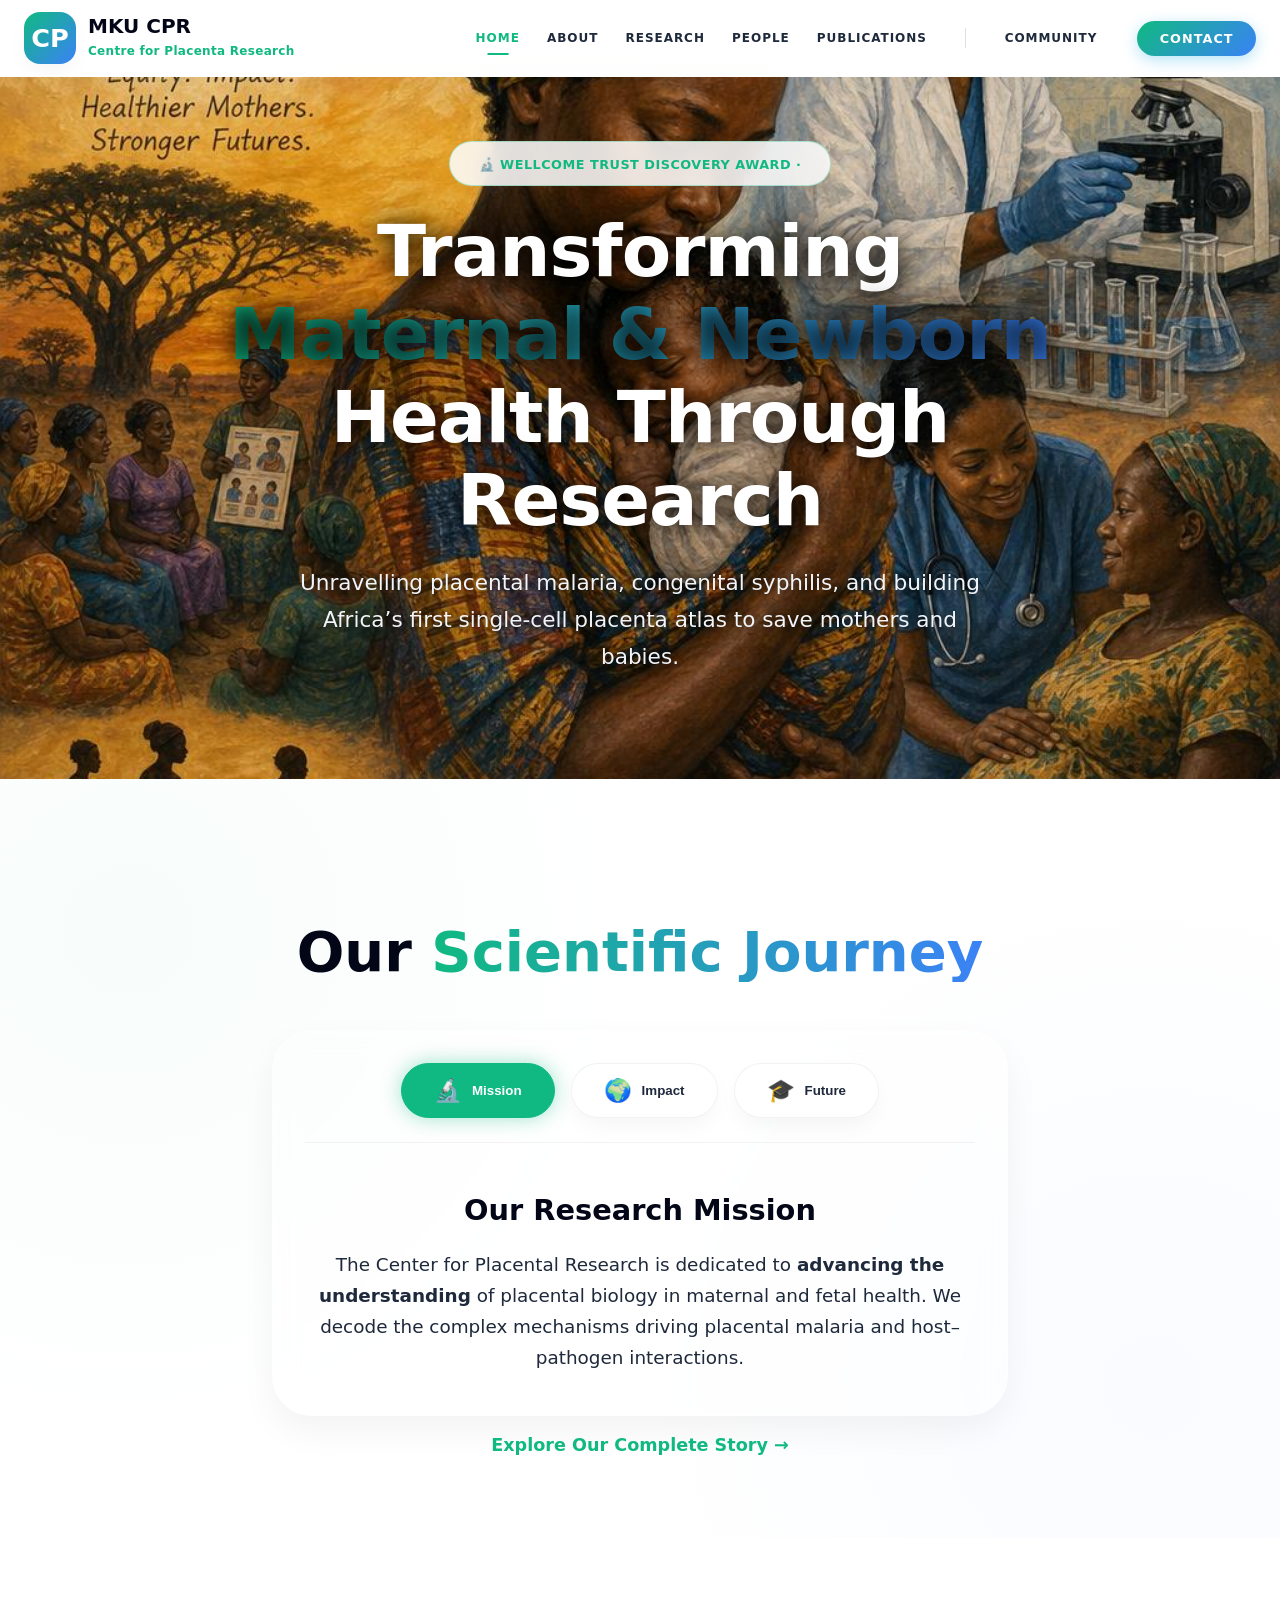
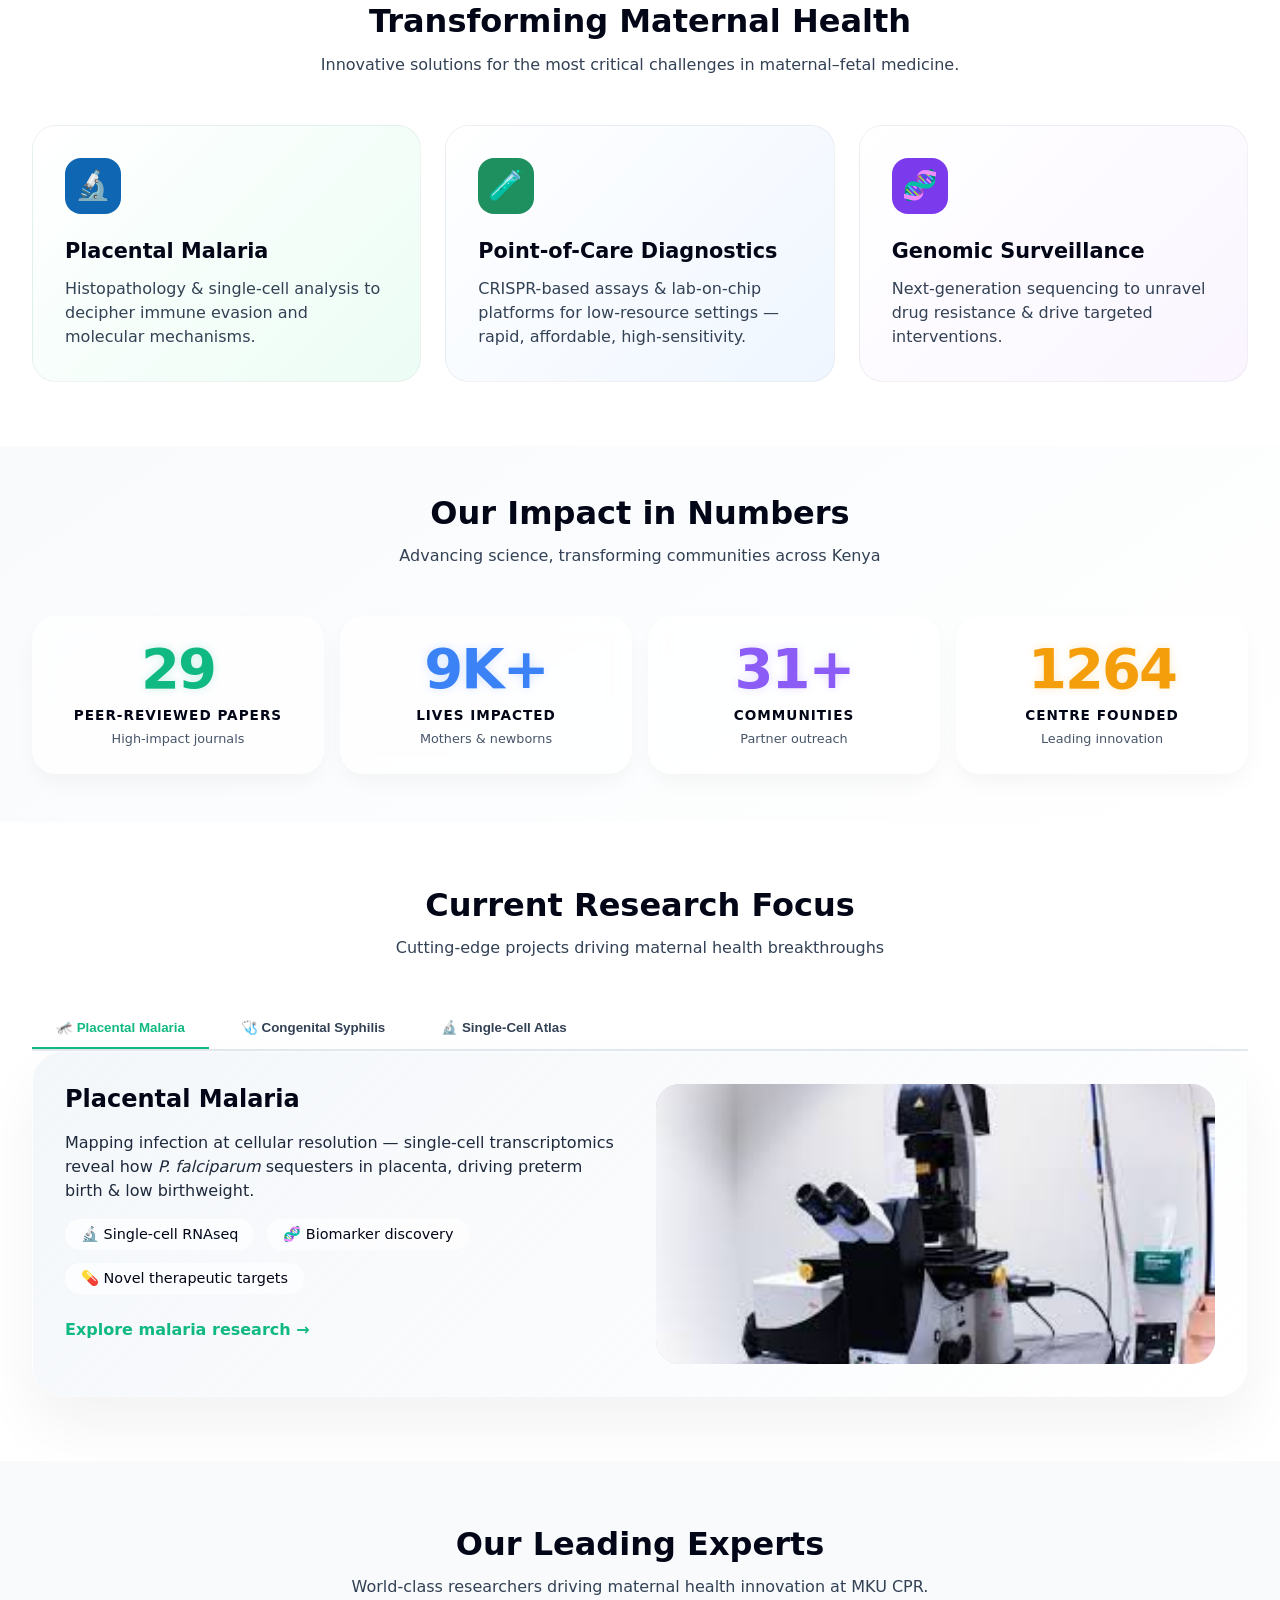
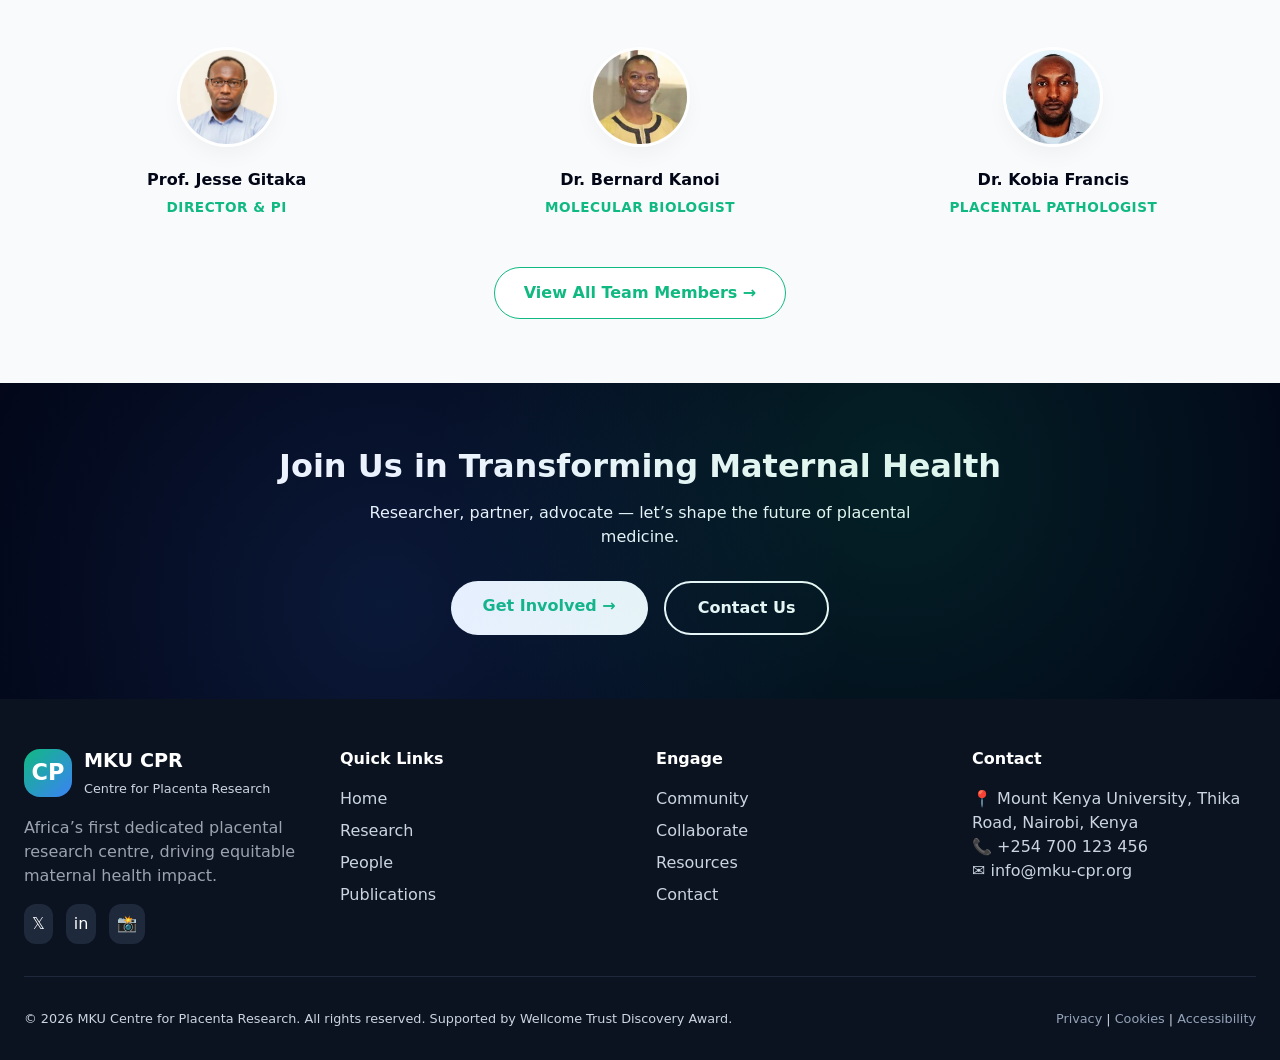
==== index.html @ 57bb6f53 "Fix 404 error by moving files to root" ====
<!-- index.html -->
<!DOCTYPE html>
<html lang="en">

<head>
  <meta charset="UTF-8">
  <meta name="viewport" content="width=device-width, initial-scale=1.0, viewport-fit=cover">
  <meta name="description"
    content="Africa's first dedicated centre for placental and pregnancy-disease research at Mount Kenya University — pioneering maternal health innovation.">
  <title>MKU CPR | Centre for Placenta Research</title>
  <link rel="icon" type="image/svg+xml"
    href="data:image/svg+xml,%3Csvg xmlns='http://www.w3.org/2000/svg' viewBox='0 0 24 24' fill='%230ea5e9'%3E%3Cpath d='M12 2L2 7l10 5 10-5-10-5zM2 17l10 5 10-5M2 12l10 5 10-5'/%3E%3C/svg%3E">
  <link rel="stylesheet" href="styles/index.css">
  <script src="scripts/index.js" defer></script>
</head>

<body>
  <a href="#main" class="skip-link">Skip to main content</a>

  <header class="site-header">
    <div class="header-inner">
      <a href="index.html" class="logo-area">
        <div class="logo-icon">CP</div>
        <div class="logo-text">
          <h1>MKU CPR</h1>
          <span>Centre for Placenta Research</span>
        </div>
      </a>

      <nav class="desktop-nav" aria-label="Main navigation">
        <ul class="nav-list">
          <li class="nav-group-core">
            <a href="index.html" class="active">Home</a>
            <a href="about.html">About</a>
            <a href="research.html">Research</a>
            <a href="people.html">People</a>
            <a href="publication.html">Publications</a>
          </li>
          <li class="nav-separator" aria-hidden="true"></li>
          <li class="nav-group-hub">

            <a href="community.html">Community</a>
          </li>
          <li class="nav-action">
            <a href="contact.html" class="contact-btn">Contact</a>
          </li>
        </ul>
      </nav>
      <button class="mobile-toggle" id="mobileToggle" aria-label="Menu" aria-expanded="false">☰</button>
    </div>
    <div class="mobile-menu" id="mobileMenu">
      <a href="index.html" class="active">Home</a>
      <a href="about.html">About</a>
      <a href="research.html">Research</a>
      <a href="people.html">People</a>

      <a href="publication.html">Publications</a>
      <a href="community.html">Community</a>
      <a href="contact.html">Contact</a>
    </div>
  </header>

  <main id="main">
    <!-- Hero section -->
    <section class="hero-section">
      <div class="hero-bg-image"></div>
      <div class="hero-grid-overlay"></div>
      <div class="hero-overlay"></div>
      <div class="container hero-container">
        <div class="hero-content text-center">
          <div class="hero-badge">
            <span>🔬 Wellcome Trust Discovery Award · </span>
          </div>
          <h1 class="hero-title">Transforming <span class="gradient-text">Maternal & Newborn</span><br> Health Through
            Research</h1>
          <p class="hero-description">
            Unravelling placental malaria, congenital syphilis, and building Africa’s first single‑cell placenta atlas
            to save mothers and babies.
          </p>

        </div>
    </section>

    <!-- About Us section -->
    <section class="about-brief-section" id="about-brief">
      <div class="container about-grid">
        <div class="about-content">
          <div class="about-badge animate-on-scroll" data-animation="reveal-up"><span>Establishment 2024</span></div>
          <h2 class="animate-on-scroll" data-animation="reveal-up">Our <span class="gradient-text">Scientific
              Journey</span></h2>

          <div class="story-tabs-container">
            <div class="story-tabs">
              <button class="story-tab-btn active" data-story="mission">
                <span class="story-tab-icon">🔬</span>
                <span class="story-tab-text">Mission</span>
              </button>
              <button class="story-tab-btn" data-story="impact">
                <span class="story-tab-icon">🌍</span>
                <span class="story-tab-text">Impact</span>
              </button>
              <button class="story-tab-btn" data-story="future">
                <span class="story-tab-icon">🎓</span>
                <span class="story-tab-text">Future</span>
              </button>
            </div>
            <div class="story-panels">
              <div class="story-panel active" id="story-mission">
                <h3>Our Research Mission</h3>
                <p>The Center for Placental Research is dedicated to <strong>advancing the understanding</strong> of
                  placental biology in maternal and fetal health. We decode the complex mechanisms driving placental
                  malaria and host–pathogen interactions.</p>
              </div>
              <div class="story-panel" id="story-impact">
                <h3>Global & Local Impact</h3>
                <p>We investigate how infectious diseases influence pregnancy outcomes in <strong>resource-limited
                    settings</strong>. Our integrated lab-to-field evidence informs next-gen diagnostics and life-saving
                  interventions.</p>
              </div>
              <div class="story-panel" id="story-future">
                <h3>Training the Future</h3>
                <p>Committed to <strong>strengthening research capacity</strong>, we mentor the next generation of
                  African scientists to lead locally grounded, globally relevant scientific discoveries.</p>
              </div>
            </div>
          </div>

          <a href="about.html" class="btn-more animate-on-scroll delay-4" data-animation="reveal-up">Explore Our
            Complete Story →</a>
        </div>
      </div>
    </section>

    <!-- three core research pillars -->
    <section class="pillars-section">
      <div class="container">
        <div class="section-header">
          <h2>Transforming Maternal Health</h2>
          <p>Innovative solutions for the most critical challenges in maternal–fetal medicine.</p>
        </div>
        <div class="pillars-grid">
          <div class="pillar-card card-malaria">
            <div class="pillar-icon icon-malaria">🔬</div>
            <h3>Placental Malaria</h3>
            <p>Histopathology & single-cell analysis to decipher immune evasion and molecular mechanisms.</p>
          </div>
          <div class="pillar-card card-diagnostics">
            <div class="pillar-icon icon-diagnostics">🧪</div>
            <h3>Point-of-Care Diagnostics</h3>
            <p>CRISPR-based assays & lab-on-chip platforms for low-resource settings — rapid, affordable,
              high-sensitivity.</p>
          </div>
          <div class="pillar-card card-genomic">
            <div class="pillar-icon icon-genomic">🧬</div>
            <h3>Genomic Surveillance</h3>
            <p>Next-generation sequencing to unravel drug resistance & drive targeted interventions.</p>
          </div>
        </div>
      </div>
    </section>

    <!-- Impact stats -->
    <section class="stats-section">
      <div class="container">
        <div class="section-header">
          <h2>Our Impact in Numbers</h2>
          <p>Advancing science, transforming communities across Kenya</p>
        </div>
        <div class="stats-grid">
          <div class="stat-card">
            <div class="stat-number stat-primary" data-target="47" data-suffix="">0</div>
            <div class="stat-label">Peer-reviewed papers</div>
            <div class="stat-sub">High-impact journals</div>
          </div>
          <div class="stat-card">
            <div class="stat-number stat-secondary" data-target="15" data-suffix="K+">0</div>
            <div class="stat-label">Lives Impacted</div>
            <div class="stat-sub">Mothers & newborns</div>
          </div>
          <div class="stat-card">
            <div class="stat-number stat-tertiary" data-target="50" data-suffix="+">0</div>
            <div class="stat-label">Communities</div>
            <div class="stat-sub">Partner outreach</div>
          </div>
          <div class="stat-card">
            <div class="stat-number stat-gold" data-target="2024" data-suffix="">0</div>
            <div class="stat-label">Centre Founded</div>
            <div class="stat-sub">Leading innovation</div>
          </div>
        </div>
      </div>
    </section>

    <!-- Current Research Focus tabs -->
    <section class="tabs-section">
      <div class="container">
        <div class="section-header">
          <h2>Current Research Focus</h2>
          <p>Cutting-edge projects driving maternal health breakthroughs</p>
        </div>
        <div class="tab-buttons" id="tabButtons">
          <button class="tab-btn active" data-tab="malaria">🦟 Placental Malaria</button>
          <button class="tab-btn" data-tab="syphilis">🩺 Congenital Syphilis</button>
          <button class="tab-btn" data-tab="singlecell">🔬 Single‑Cell Atlas</button>
        </div>
        <div class="tab-panels">
          <!-- malaria panel -->
          <div id="malaria" class="tab-panel active-panel">
            <div class="tab-panel-inner panel-malaria">
              <div class="panel-text">
                <h3>Placental Malaria</h3>
                <p>Mapping infection at cellular resolution — single‑cell transcriptomics reveal how <em>P.
                    falciparum</em> sequesters in placenta, driving preterm birth & low birthweight.</p>
                <div class="panel-tags">
                  <span>🔬 Single‑cell RNAseq</span>
                  <span>🧬 Biomarker discovery</span>
                  <span>💊 Novel therapeutic targets</span>
                </div>
                <a href="research.html" class="panel-link link-primary">Explore malaria research →</a>
              </div>
              <div class="panel-visual visual-malaria">
                <img src="images/advanced-microscope.jpg" alt="Advanced Microscopy" class="pillar-img">
              </div>
            </div>
          </div>
          <div id="syphilis" class="tab-panel">
            <div class="tab-panel-inner panel-syphilis">
              <div class="panel-text">
                <h3>Congenital Syphilis</h3>
                <p>Rapid, field-deployable point-of-care tests using CRISPR/Cas technology and smartphone integration
                  for early case detection in remote areas.</p>
                <div class="panel-tags">
                  <span>📱 Digital health</span>
                  <span>⚡ 20-min results</span>
                  <span>🏥 Community screening</span>
                </div>
                <a href="research.html" class="panel-link link-secondary">Learn about diagnostics →</a>
              </div>
              <div class="panel-visual visual-syphilis">
                <img src="images/lab-on-chip-prototype.jpg" alt="Lab-on-chip prototype" class="pillar-img">
              </div>
            </div>
          </div>
          <div id="singlecell" class="tab-panel">
            <div class="tab-panel-inner panel-singlecell">
              <div class="panel-text">
                <h3>Single Cell Atlas of Sub‑Saharan Placenta</h3>
                <p>First high-resolution atlas of healthy and diseased placenta from African cohorts, revealing cellular
                  interactions, immune dysfunction, and novel pregnancy complications pathways.</p>
                <div class="panel-tags">
                  <span>📊 Spatial transcriptomics</span>
                  <span>🧬 Open-access resource</span>
                </div>
                <a href="#" class="panel-link link-tertiary">Explore atlas →</a>
              </div>
              <div class="panel-visual visual-singlecell">
                <img src="images/cellular-landscapes.jpg" alt="Cellular landscapes" class="pillar-img">
              </div>
            </div>
          </div>
        </div>
      </div>
    </section>

    <!-- Our Experts section -->
    <section class="home-team-section">
      <div class="container">
        <div class="section-header">
          <h2>Our Leading Experts</h2>
          <p>World-class researchers driving maternal health innovation at MKU CPR.</p>
        </div>
        <div class="home-team-grid">
          <div class="home-team-card">
            <img src="people/Prof.-Jesse-Gitaka-MBChB-MTM-PhD.webp" alt="Prof. Jesse Gitaka">
            <h4>Prof. Jesse Gitaka</h4>
            <span>Director & PI</span>
          </div>
          <div class="home-team-card">
            <img src="people/Bernard-N.-Kanoi-PhD.webp" alt="Dr. Bernard Kanoi">
            <h4>Dr. Bernard Kanoi</h4>
            <span>Molecular Biologist</span>
          </div>
          <div class="home-team-card">
            <img src="people/Dr-Kobia-Francis.webp" alt="Dr. Kobia Francis">
            <h4>Dr. Kobia Francis</h4>
            <span>Placental Pathologist</span>
          </div>


        </div>
        <div class="text-center mt-3">
          <a href="people.html" class="btn-secondary">View All Team Members →</a>
        </div>
      </div>
    </section>

    <!-- CTA: Join us -->
    <section class="cta-section">
      <div class="container text-center">
        <h2>Join Us in Transforming Maternal Health</h2>
        <p>Researcher, partner, advocate — let’s shape the future of placental medicine.</p>
        <div class="cta-buttons">
          <a href="community.html" class="cta-btn-primary">Get Involved →</a>
          <a href="contact.html" class="cta-btn-secondary">Contact Us</a>
        </div>
      </div>
    </section>
  </main>

  <footer class="footer">
    <div class="container footer-container">
      <div class="footer-grid">
        <div>
          <div class="footer-logo">
            <div class="footer-logo-icon">CP</div>
            <div><span class="footer-logo-text">MKU CPR</span><br><span class="footer-logo-sub">Centre for Placenta
                Research</span></div>
          </div>
          <p class="footer-description">Africa’s first dedicated placental research centre, driving equitable maternal
            health impact.</p>
          <div class="social-icons">
            <a href="https://x.com/CRID_MKU" class="social-icon" target="_blank">𝕏</a>
            <a href="https://www.linkedin.com/in/gitaka-lab?utm_source=share_via&utm_content=profile&utm_medium=member_android"
              class="social-icon" target="_blank">in</a>
            <a href="https://www.instagram.com/GITAKA_LAB_CME" class="social-icon" target="_blank">📸</a>
          </div>
        </div>
        <div>
          <h4>Quick Links</h4>
          <ul>
            <li><a href="index.html">Home</a></li>
            <li><a href="research.html">Research</a></li>
            <li><a href="people.html">People</a></li>
            <li><a href="publication.html">Publications</a></li>
          </ul>
        </div>
        <div>
          <h4>Engage</h4>
          <ul>
            <li><a href="community.html">Community</a></li>
            <li><a href="contact.html">Collaborate</a></li>
            <li><a href="contact.html">Resources</a></li>
            <li><a href="contact.html">Contact</a></li>
          </ul>
        </div>
        <div>
          <h4>Contact</h4>
          <address>
            <p>📍 Mount Kenya University, Thika Road, Nairobi, Kenya</p>
            <p>📞 +254 700 123 456</p>
            <p>✉️ info@mku-cpr.org</p>
          </address>
        </div>
      </div>
      <div class="footer-bottom">
        <span>© 2026 MKU Centre for Placenta Research. All rights reserved. Supported by Wellcome Trust Discovery
          Award.</span>
        <div>
          <a href="contact.html">Privacy</a> | <a href="contact.html">Cookies</a> | <a
            href="contact.html">Accessibility</a>
        </div>
      </div>
    </div>
  </footer>
</body>

</html>
---- styles/index.css ----
/* style.css */
* {
  margin: 0;
  padding: 0;
  box-sizing: border-box;
}

:root {
  --accent-primary: #10b981;
  /* Neon Teal */
  --accent-secondary: #3b82f6;
  /* Cyber Blue */
  --accent-tertiary: #8b5cf6;
  /* Cyber Violet */
  --accent-glow: rgba(16, 185, 129, 0.4);
  --accent-gold: #f59e0b;
  --accent-coral: #ef4444;
  --accent-violet: #d946ef;
  --ink-900: #020617;
  --ink-700: #1e293b;
  --ink-600: #334155;
  --ink-500: #475569;
  --ink-50: #f1f5f9;
  --paper: #ffffff;
  --snow: #f8fafc;
  --glass-bg: rgba(255, 255, 255, 0.7);
  --glass-border: rgba(255, 255, 255, 0.3);
  --shadow-sm: 0 10px 25px -5px rgba(0, 0, 0, 0.05);
  --shadow-lg: 0 20px 25px -12px rgba(0, 0, 0, 0.1);
  --shadow-glow: 0 0 20px var(--accent-glow);
  --transition: all 0.4s cubic-bezier(0.16, 1, 0.3, 1);
}

body {
  font-family: system-ui, 'Inter', -apple-system, 'Segoe UI', Roboto, Helvetica, sans-serif;
  background-color: var(--paper);
  color: var(--ink-900);
  line-height: 1.5;
  scroll-behavior: smooth;
}

.container {
  max-width: 1280px;
  margin: 0 auto;
  padding: 0 clamp(1rem, 5vw, 2rem);
}

h1 {
  font-size: clamp(2.5rem, 7vw, 4.5rem);
  line-height: 1.1;
  font-weight: 900;
}

h2 {
  font-size: clamp(2rem, 5vw, 3rem);
  line-height: 1.2;
  font-weight: 800;
}

h3 {
  font-size: clamp(1.2rem, 2.5vw, 1.6rem);
  font-weight: 700;
}

.text-center {
  text-align: center;
}

.skip-link {
  position: absolute;
  top: -40px;
  left: 0;
  background: var(--accent-primary);
  color: white;
  padding: 0.5rem 1rem;
  z-index: 1100;
  text-decoration: none;
  border-radius: 0 0 8px 0;
}

.skip-link:focus {
  top: 0;
}

/* Header & navigation */
.site-header {
  position: sticky;
  top: 0;
  z-index: 1000;
  background: rgba(255, 255, 255, 0.8);
  backdrop-filter: blur(20px);
  -webkit-backdrop-filter: blur(20px);
  border-bottom: 1px solid var(--glass-border);
  box-shadow: 0 4px 30px rgba(0, 0, 0, 0.03);
}

.header-inner {
  display: flex;
  align-items: center;
  justify-content: space-between;
  padding: 0.75rem 1.5rem;
  max-width: 1440px;
  margin: 0 auto;
}

.logo-area {
  display: flex;
  align-items: center;
  gap: 12px;
  text-decoration: none;
}

.logo-icon {
  width: 52px;
  height: 52px;
  background: linear-gradient(135deg, var(--accent-primary), var(--accent-secondary));
  border-radius: 1rem;
  display: flex;
  align-items: center;
  justify-content: center;
  font-weight: 800;
  font-size: 1.6rem;
  color: white;
  box-shadow: var(--shadow-sm);
  transition: var(--transition);
}

.logo-area:hover .logo-icon {
  transform: scale(1.02);
  box-shadow: var(--shadow-lg);
}

.logo-text h1 {
  font-size: 1.25rem;
  font-weight: 800;
  color: var(--ink-900);
  line-height: 1.2;
}

.logo-text span {
  font-size: 0.75rem;
  color: var(--accent-primary);
  font-weight: 600;
  letter-spacing: 0.3px;
}

.nav-list {
  display: flex;
  align-items: center;
  gap: 1.2rem;
  list-style: none;
}

.nav-group-core,
.nav-group-hub {
  display: flex;
  gap: 0.1rem;
  align-items: center;
}

.nav-separator {
  width: 1px;
  height: 20px;
  background: rgba(0, 0, 0, 0.12);
  margin: 0 0.4rem;
}

.desktop-nav a {
  text-transform: uppercase;
  font-size: 0.75rem;
  letter-spacing: 0.08em;
  padding: 0.5rem 0.8rem;
  position: relative;
  font-weight: 700;
  text-decoration: none;
  color: var(--ink-700);
  transition: all 0.3s cubic-bezier(0.4, 0, 0.2, 1);
}

.desktop-nav a::after {
  content: '';
  position: absolute;
  bottom: 0;
  left: 50%;
  width: 0;
  height: 2px;
  background: var(--accent-primary);
  transition: all 0.3s ease;
  transform: translateX(-50%);
}

.desktop-nav a:hover {
  color: var(--accent-primary);
}

.desktop-nav a.active {
  color: var(--accent-primary);
}

.desktop-nav a.active::after {
  width: 30%;
}

.contact-btn {
  background: linear-gradient(135deg, var(--accent-primary), var(--accent-secondary)) !important;
  color: white !important;
  padding: 0.6rem 1.4rem !important;
  border-radius: 50px !important;
  box-shadow: 0 4px 15px rgba(14, 165, 233, 0.3) !important;
  margin-left: 0.5rem;
  font-size: 0.8rem !important;
}

.contact-btn:hover {
  transform: translateY(-2px);
  box-shadow: 0 6px 20px rgba(14, 165, 233, 0.4) !important;
}

.desktop-nav a.contact-btn::after {
  display: none;
}

/* Navigation active states are handled in the .nav-list block above */

.mobile-toggle {
  display: none;
  background: none;
  border: none;
  font-size: 1.8rem;
  cursor: pointer;
  color: var(--ink-900);
}

.glass-panel {
  background: var(--glass-bg);
  backdrop-filter: blur(12px);
  -webkit-backdrop-filter: blur(12px);
  border: 1px solid var(--glass-border);
  border-radius: 1.5rem;
}

.mobile-menu {
  display: none;
  background: white;
  border-top: 1px solid #eef2ff;
  padding: 1.5rem;
  flex-direction: column;
  gap: 1rem;
  box-shadow: 0 20px 25px -12px rgba(0, 0, 0, 0.1);
  position: absolute;
  top: 100%;
  left: 0;
  width: 100%;
  z-index: 1000;
}

.mobile-menu a {
  text-decoration: none;
  font-weight: 600;
  padding: 0.75rem;
  border-radius: 1rem;
  color: var(--ink-700);
  transition: background 0.2s;
}

.mobile-menu a.active {
  background: var(--accent-primary);
  color: white;
}

.mobile-menu a:not(.active):hover {
  background: var(--ink-50);
}

/* Buttons */
.btn-primary,
.btn-secondary {
  display: inline-flex;
  align-items: center;
  gap: 8px;
  padding: 0.8rem 1.8rem;
  font-weight: 700;
  border-radius: 40px;
  text-decoration: none;
  transition: var(--transition);
}

.btn-primary {
  background: linear-gradient(105deg, var(--accent-primary), var(--accent-secondary));
  color: white;
  box-shadow: 0 4px 12px rgba(15, 103, 179, 0.25);
}

.btn-primary:hover {
  transform: translateY(-3px);
  box-shadow: 0 12px 20px -8px rgba(0, 0, 0, 0.2);
}

.btn-secondary {
  background: white;
  color: var(--accent-primary);
  border: 1px solid var(--accent-primary);
}

.btn-secondary:hover {
  background: var(--accent-primary);
  color: white;
  transform: translateY(-2px);
}

.dark-bg {
  background: #1e293b;
}

/* Stats */
.stat-card {
  background: var(--glass-bg);
  backdrop-filter: blur(10px);
  -webkit-backdrop-filter: blur(10px);
  border: 1px solid var(--glass-border);
  border-radius: 1.5rem;
  padding: 1.5rem 1rem;
  text-align: center;
  transition: var(--transition);
  box-shadow: var(--shadow-sm);
  position: relative;
  overflow: hidden;
  word-wrap: break-word;
  overflow-wrap: break-word;
}

.stat-card:hover {
  transform: translateY(-8px);
  box-shadow: 0 20px 40px rgba(16, 185, 129, 0.1);
  border-color: var(--accent-primary);
}

.stat-number {
  font-size: clamp(2rem, 5vw, 3.5rem);
  font-weight: 900;
  margin-bottom: 0.5rem;
  letter-spacing: -2px;
  line-height: 1;
}

.stat-primary {
  color: var(--accent-primary);
  text-shadow: 0 0 10px rgba(16, 185, 129, 0.2);
}

.stat-secondary {
  color: var(--accent-secondary);
  text-shadow: 0 0 10px rgba(59, 130, 246, 0.2);
}

.stat-tertiary {
  color: var(--accent-tertiary);
  text-shadow: 0 0 10px rgba(139, 92, 246, 0.2);
}

.stat-gold {
  color: var(--accent-gold);
  text-shadow: 0 0 10px rgba(245, 158, 11, 0.2);
}

.stat-label {
  font-weight: 700;
  color: var(--ink-900);
  text-transform: uppercase;
  font-size: 0.85rem;
  letter-spacing: 1px;
}

.stat-sub {
  font-size: 0.8rem;
  color: var(--ink-500);
  margin-top: 0.25rem;
}

/* Sections */
.section-header {
  text-align: center;
  max-width: 700px;
  margin: 0 auto 3rem;
}

.section-header h2 {
  font-size: 2rem;
  font-weight: 800;
}

.section-header p {
  color: var(--ink-600);
  margin-top: 0.75rem;
}

/* Hero */
.hero-section {
  position: relative;
  overflow: hidden;
  padding: 4rem 0 4rem;
  min-height: 40vh;
  display: flex;
  align-items: center;
  background: #f8fafc;
}

.hero-bg-image {
  position: absolute;
  inset: 0;
  background-image: url('../images/index-background-image.jpg');
  background-size: cover;
  background-position: center center;
  background-repeat: no-repeat;
  z-index: 0;
  opacity: 1;
}

.hero-grid-overlay {
  display: none;
}

.hero-overlay {
  display: none;
}

.hero-container {
  position: relative;
  z-index: 10;
}

.hero-content {
  max-width: 880px;
  margin: 0 auto;
  text-align: center;
}

.hero-badge {
  display: inline-block;
  background: rgba(16, 185, 129, 0.15);
  backdrop-filter: blur(12px);
  -webkit-backdrop-filter: blur(12px);
  padding: 0.6rem 1.8rem;
  border-radius: 60px;
  margin-bottom: 1.5rem;
  border: 1px solid rgba(16, 185, 129, 0.3);
  background: rgba(255, 255, 255, 0.85);
}

.hero-badge span {
  color: #10b981;
  font-weight: 700;
  letter-spacing: 0.5px;
  font-size: 0.8rem;
  text-transform: uppercase;
  line-height: 1.4;
}

.hero-title {
  font-size: clamp(2.5rem, 6vw, 4.5rem);
  font-weight: 900;
  color: #fff;
  line-height: 1.15;
  letter-spacing: -1px;
  margin-bottom: 1.5rem;
  text-shadow: 0 2px 20px rgba(0, 0, 0, 0.8), 0 0 40px rgba(0, 0, 0, 0.5);
}

.gradient-text {
  background: linear-gradient(to right, #10b981, #3b82f6);
  -webkit-background-clip: text;
  background-clip: text;
  color: transparent;
  display: inline-block;
}

.hero-description {
  font-size: clamp(1rem, 2vw, 1.35rem);
  color: #f1f5f9;
  margin: 0 auto 2.5rem;
  max-width: 700px;
  line-height: 1.7;
  text-shadow: 0 1px 12px rgba(0, 0, 0, 0.8);
}



/* Pillars */
.pillars-section {
  padding: 4rem 0;
  background: white;
}

.pillars-grid {
  display: grid;
  grid-template-columns: repeat(auto-fit, minmax(250px, 1fr));
  gap: 1.5rem;
}

.pillar-card {
  border-radius: 1.5rem;
  padding: 2rem;
  transition: var(--transition);
  border: 1px solid rgba(0, 0, 0, 0.05);
  background: white;
  position: relative;
  overflow: hidden;
  word-wrap: break-word;
  overflow-wrap: break-word;
}

.pillar-card::after {
  content: '';
  position: absolute;
  top: -50%;
  left: -50%;
  width: 200%;
  height: 200%;
  background: radial-gradient(circle, rgba(16, 185, 129, 0.1) 0%, transparent 60%);
  opacity: 0;
  transition: var(--transition);
  pointer-events: none;
}

.pillar-card:hover::after {
  opacity: 1;
  transform: scale(1.1);
}

.pillar-card:hover {
  transform: translateY(-12px) scale(1.03);
  box-shadow: 0 30px 60px rgba(0, 0, 0, 0.12);
  border-color: var(--accent-primary);
}

.card-malaria {
  background: linear-gradient(135deg, #ffffff, #ecfdf5);
}

.card-diagnostics {
  background: linear-gradient(135deg, #ffffff, #eff6ff);
}

.card-genomic {
  background: linear-gradient(135deg, #ffffff, #faf5ff);
}

.pillar-icon {
  width: 56px;
  height: 56px;
  border-radius: 1rem;
  display: flex;
  align-items: center;
  justify-content: center;
  font-size: 1.8rem;
  margin-bottom: 1.5rem;
}

.icon-malaria {
  background: #0f67b3;
}

.icon-diagnostics {
  background: #1e8f5e;
}

.icon-genomic {
  background: #7c3aed;
}

.pillar-card h3 {
  font-size: 1.3rem;
  font-weight: 700;
  margin-bottom: 0.75rem;
  line-height: 1.3;
}

.pillar-card p {
  color: #334155;
}

/* Stats section */
.stats-section {
  padding: 3rem 0;
  background: linear-gradient(145deg, #f8fafc, #ffffff);
}

.stats-grid {
  display: grid;
  grid-template-columns: repeat(auto-fit, minmax(150px, 1fr));
  gap: 1rem;
}

/* Tabs */
.tabs-section {
  padding: 4rem 0;
  background: white;
}

.tab-buttons {
  display: flex;
  gap: 0.5rem;
  border-bottom: 2px solid #e2e8f0;
  flex-wrap: wrap;
}

.tab-btn {
  background: none;
  border: none;
  padding: 0.75rem 1.5rem;
  font-weight: 600;
  color: var(--ink-600);
  cursor: pointer;
  border-bottom: 2px solid transparent;
  transition: all 0.2s;
}

.tab-btn.active {
  color: var(--accent-primary);
  border-bottom-color: var(--accent-primary);
}

.tab-panel {
  display: none;
  animation: fade 0.3s ease;
}

.tab-panel.active-panel {
  display: block;
}

@keyframes fade {
  from {
    opacity: 0;
  }

  to {
    opacity: 1;
  }
}

.tab-panel-inner {
  display: grid;
  grid-template-columns: 1fr 1fr;
  gap: 2rem;
  border-radius: 2rem;
  padding: 2rem;
  border: 1px solid var(--glass-border);
  box-shadow: 0 30px 60px rgba(0, 0, 0, 0.05);
  word-wrap: break-word;
  overflow-wrap: break-word;
}

.panel-malaria {
  background: linear-gradient(135deg, rgba(241, 245, 249, 0.8), rgba(255, 255, 255, 0.5));
}

.panel-syphilis {
  background: linear-gradient(135deg, rgba(254, 252, 232, 0.8), rgba(255, 255, 255, 0.5));
}

.panel-singlecell {
  background: linear-gradient(135deg, rgba(243, 232, 255, 0.8), rgba(255, 255, 255, 0.5));
}

.panel-text h3 {
  font-size: 1.5rem;
  font-weight: 700;
  margin-bottom: 1rem;
  line-height: 1.3;
}

.panel-text p {
  margin: 1rem 0;
  color: #1e293b;
}

.panel-tags {
  display: flex;
  flex-wrap: wrap;
  gap: 0.8rem;
  margin-top: 1rem;
}

.panel-tags span {
  background: rgba(255, 255, 255, 0.7);
  padding: 0.3rem 1rem;
  border-radius: 30px;
  font-size: 0.9rem;
}

.panel-link {
  display: inline-block;
  margin-top: 1.5rem;
  font-weight: 600;
  text-decoration: none;
}

.link-primary {
  color: var(--accent-primary);
}

.link-secondary {
  color: var(--accent-secondary);
}

.link-tertiary {
  color: var(--accent-tertiary);
}

.panel-visual {
  border-radius: 1.5rem;
  height: 280px;
  display: flex;
  align-items: center;
  justify-content: center;
  overflow: hidden;
  position: relative;
  box-shadow: inset 0 0 40px rgba(0, 0, 0, 0.1);
  min-height: 200px;
}

.pillar-img {
  width: 100%;
  height: 100%;
  object-fit: cover;
  transition: transform 0.8s cubic-bezier(0.2, 0.9, 0.4, 1.1);
}

.tab-panel-inner:hover .pillar-img {
  transform: scale(1.1) rotate(1deg);
}

.visual-malaria {
  background: linear-gradient(145deg, #cbd5e1, #e2e8f0);
}

.visual-syphilis {
  background: #e2e3cf;
  flex-direction: column;
  gap: 1rem;
}

.visual-singlecell {
  background: #d9caf3;
}

/* Featured Team on Home */
.home-team-section {
  padding: 4rem 0;
  background: var(--snow);
}

.home-team-grid {
  display: grid;
  grid-template-columns: repeat(auto-fit, minmax(150px, 1fr));
  gap: 1.5rem;
  margin-bottom: 2rem;
}

.home-team-card {
  text-align: center;
  transition: var(--transition);
}

.home-team-card img {
  width: 100px;
  height: 100px;
  border-radius: 50%;
  object-fit: cover;
  margin-bottom: 1rem;
  border: 3px solid white;
  box-shadow: var(--shadow-sm);
  transition: var(--transition);
}

.home-team-card:hover img {
  transform: scale(1.05);
  border-color: var(--accent-primary);
  box-shadow: 0 0 20px rgba(16, 185, 129, 0.3);
}

.home-team-card h4 {
  font-size: 1rem;
  font-weight: 700;
  margin-bottom: 0.25rem;
  color: var(--ink-900);
  line-height: 1.3;
}

.home-team-card span {
  font-size: 0.85rem;
  color: var(--accent-primary);
  font-weight: 600;
  text-transform: uppercase;
  letter-spacing: 0.5px;
}

.mt-3 {
  margin-top: 3rem;
}

/* News */
.news-section {
  padding: 3rem 0;
  background: var(--ink-50);
}

.news-grid {
  display: grid;
  grid-template-columns: repeat(auto-fit, minmax(250px, 1fr));
  gap: 1.5rem;
}

.news-card {
  background: white;
  border-radius: 1.5rem;
  padding: 1.5rem;
  box-shadow: var(--shadow-sm);
  transition: var(--transition);
  border: 1px solid rgba(0, 0, 0, 0.05);
  word-wrap: break-word;
  overflow-wrap: break-word;
}

.news-card:hover {
  transform: translateY(-8px);
  box-shadow: 0 30px 60px -12px rgba(0, 0, 0, 0.12);
  border-color: var(--accent-primary);
}

.news-badge {
  padding: 0.4rem 1rem;
  border-radius: 50px;
  font-size: 0.75rem;
  font-weight: 700;
  display: inline-block;
  text-transform: uppercase;
  letter-spacing: 0.5px;
}

.badge-featured {
  background: #e0f2fe;
}

.badge-funding {
  background: #dcfce7;
}

.badge-conference {
  background: #f3e8ff;
}

.news-date {
  margin-left: 1rem;
  color: #64748b;
  font-size: 0.8rem;
}

.news-card h3 {
  margin: 1rem 0 0.5rem;
  font-size: 1.1rem;
  line-height: 1.3;
}

.news-card p {
  color: var(--ink-600);
  margin-bottom: 1rem;
}

.news-link {
  font-weight: 600;
  text-decoration: none;
}

.news-cta {
  text-align: center;
  margin-top: 2rem;
}

/* CTA */
.cta-section {
  padding: 4rem 0;
  background: #020617;
  color: white;
  text-align: center;
  position: relative;
  overflow: hidden;
}

.cta-section::before {
  content: '';
  position: absolute;
  inset: 0;
  background: radial-gradient(circle at 70% 30%, rgba(16, 185, 129, 0.15), transparent 50%),
    radial-gradient(circle at 30% 70%, rgba(59, 130, 246, 0.15), transparent 50%);
  pointer-events: none;
}

.cta-section h2 {
  font-size: clamp(1.5rem, 4vw, 2rem);
  line-height: 1.2;
}

.cta-section p {
  max-width: 620px;
  margin: 1rem auto 2rem;
}

.cta-buttons {
  display: flex;
  flex-wrap: wrap;
  justify-content: center;
  gap: 1rem;
}

.cta-btn-primary {
  background: white;
  color: var(--accent-primary);
  padding: 0.8rem 2rem;
  border-radius: 60px;
  font-weight: 700;
  text-decoration: none;
}

.cta-btn-secondary {
  border: 2px solid white;
  padding: 0.8rem 2rem;
  border-radius: 60px;
  font-weight: 700;
  text-decoration: none;
  color: white;
}

/* Footer */
.footer {
  background: #0b1220;
  color: #cbd5e1;
}

.footer-container {
  padding: 3rem 1.5rem 2rem;
}

.footer-grid {
  display: grid;
  grid-template-columns: repeat(auto-fit, minmax(200px, 1fr));
  gap: 2rem;
  word-wrap: break-word;
  overflow-wrap: break-word;
}

.footer-logo {
  display: flex;
  gap: 12px;
  align-items: center;
  margin-bottom: 1rem;
}

.footer-logo-icon {
  background: linear-gradient(135deg, var(--accent-primary), var(--accent-secondary));
  width: 48px;
  height: 48px;
  border-radius: 1rem;
  display: flex;
  align-items: center;
  justify-content: center;
  font-weight: bold;
  font-size: 1.4rem;
  color: white;
}

.footer-logo-text {
  font-weight: 800;
  font-size: 1.2rem;
  color: white;
}

.footer-logo-sub {
  font-size: 0.8rem;
}

.footer-description {
  color: #9ca3af;
  margin-bottom: 1rem;
}

.social-icons {
  display: flex;
  gap: 0.8rem;
  margin-top: 1rem;
}

.social-icon {
  background: #1e293b;
  border-radius: 12px;
  padding: 8px;
  display: inline-flex;
  transition: all 0.2s;
  text-decoration: none;
  color: white;
}

.social-icon:hover {
  background: var(--accent-primary);
  transform: scale(1.05);
}

.footer h4 {
  color: white;
  margin-bottom: 1rem;
}

.footer ul {
  list-style: none;
}

.footer ul li {
  margin-bottom: 0.5rem;
}

.footer ul li a {
  color: #cbd5e1;
  text-decoration: none;
}

.footer address {
  font-style: normal;
}

.footer-bottom {
  border-top: 1px solid #1e293b;
  margin-top: 2rem;
  padding-top: 2rem;
  display: flex;
  flex-wrap: wrap;
  justify-content: space-between;
  gap: 1rem;
  font-size: 0.8rem;
}

.footer-bottom a {
  color: #94a3b8;
  text-decoration: none;
}







/* Staggered text animations */
.delay-1 {
  transition-delay: 0.1s;
}

.delay-2 {
  transition-delay: 0.2s;
}

.delay-3 {
  transition-delay: 0.3s;
}

.delay-4 {
  transition-delay: 0.4s;
}

.reveal-up {
  transform: translateY(30px);
}

.animate-on-scroll.active.reveal-up {
  transform: translateY(0);
}



/* About Us Brief Section */
.about-brief-section {
  padding: 5rem 0;
  background: radial-gradient(circle at 10% 20%, rgba(16, 185, 129, 0.03) 0%, transparent 40%),
    radial-gradient(circle at 90% 80%, rgba(59, 130, 246, 0.03) 0%, transparent 40%);
  position: relative;
  overflow: hidden;
}

.about-grid {
  max-width: 800px;
  margin: 0 auto;
  text-align: center;
}



.about-content {
  position: relative;
}

.about-badge {
  display: inline-block;
  padding: 0.5rem 1.2rem;
  background: rgba(16, 185, 129, 0.1);
  color: var(--accent-primary);
  border-radius: 50px;
  font-size: 0.8rem;
  font-weight: 700;
  text-transform: uppercase;
  letter-spacing: 1px;
  margin-bottom: 1.5rem;
  border: 1px solid rgba(16, 185, 129, 0.2);
}

.about-content h2 {
  font-size: clamp(2rem, 5vw, 3.5rem);
  margin-bottom: 2rem;
  line-height: 1.1;
}

.about-text p {
  font-size: 1.15rem;
  color: var(--ink-700);
  margin-bottom: 1.5rem;
  line-height: 1.7;
}

.story-tabs-container {
  margin-top: 3rem;
  background: rgba(255, 255, 255, 0.4);
  backdrop-filter: blur(12px);
  border: 1px solid rgba(255, 255, 255, 0.2);
  border-radius: 2.5rem;
  padding: 2rem;
  box-shadow: 0 15px 35px rgba(0, 0, 0, 0.05);
  word-wrap: break-word;
  overflow-wrap: break-word;
}

.story-tabs {
  display: flex;
  justify-content: center;
  gap: 1rem;
  margin-bottom: 2.5rem;
  border-bottom: 1px solid rgba(0, 0, 0, 0.05);
  padding-bottom: 1.5rem;
}

.story-tab-btn {
  background: white;
  border: 1px solid rgba(0, 0, 0, 0.05);
  padding: 0.8rem 2rem;
  border-radius: 50px;
  display: flex;
  align-items: center;
  gap: 10px;
  cursor: pointer;
  transition: var(--transition);
  font-weight: 700;
  color: var(--ink-700);
  box-shadow: var(--shadow-sm);
}

.story-tab-btn:hover {
  transform: translateY(-3px);
  box-shadow: var(--shadow-lg);
  border-color: var(--accent-primary);
}

.story-tab-btn.active {
  background: var(--accent-primary);
  color: white;
  border-color: var(--accent-primary);
  box-shadow: 0 0 20px var(--accent-glow);
}

.story-tab-icon {
  font-size: 1.4rem;
}

.story-panels {
  min-height: 200px;
  display: flex;
  align-items: center;
  justify-content: center;
}

.story-panel {
  display: none;
  animation: fadeIn 0.5s ease-out;
  text-align: center;
  max-width: 700px;
}

.story-panel.active {
  display: block;
}

.story-panel h3 {
  font-size: clamp(1.3rem, 3vw, 1.8rem);
  margin-bottom: 1.2rem;
  color: var(--ink-900);
  line-height: 1.3;
}

.story-panel p {
  font-size: clamp(1rem, 2vw, 1.15rem);
  line-height: 1.7;
  color: var(--ink-700);
}

@keyframes fadeIn {
  from {
    opacity: 0;
    transform: translateY(10px);
  }

  to {
    opacity: 1;
    transform: translateY(0);
  }
}

/* Interactive Story Modules removed - replaced by tabs */

.btn-more {
  display: inline-flex;
  align-items: center;
  gap: 10px;
  margin-top: 1rem;
  font-weight: 700;
  color: var(--accent-primary);
  text-decoration: none;
  font-size: 1.1rem;
  transition: var(--transition);
}

.btn-more:hover {
  gap: 15px;
  opacity: 0.8;
}

/* Scroll Animations */
.animate-on-scroll {
  opacity: 0;
  transition: all 1s cubic-bezier(0.16, 1, 0.3, 1);
}

.animate-on-scroll.reveal-left {
  transform: translateX(-50px);
}

.animate-on-scroll.reveal-right {
  transform: translateX(50px);
}

.animate-on-scroll.active {
  opacity: 1;
  transform: translateX(0);
}

/* Responsive */
@media (max-width: 968px) {
  .about-grid {
    grid-template-columns: 1fr;
    gap: 3.5rem;
    text-align: center;
  }

  .about-visual {
    display: none;
  }



  .about-content h2 {
    font-size: 2.2rem;
    margin-bottom: 1.5rem;
  }

  .about-badge {
    margin-bottom: 1rem;
    font-size: 0.7rem;
  }

  .about-text p {
    font-size: 1.05rem;
    margin-bottom: 1.2rem;
    padding: 0 0.5rem;
  }

  .btn-more {
    font-size: 1rem;
    justify-content: center;
  }
}

@media (max-width: 1080px) {
  .desktop-nav {
    display: none;
  }

  .mobile-toggle {
    display: block;
  }

  .header-inner {
    padding: 0.75rem 1.25rem;
  }
}

@media (max-width: 768px) {
  .tab-panel-inner {
    grid-template-columns: 1fr;
    gap: 1.5rem;
    padding: 1.5rem;
  }

  .panel-visual {
    height: 220px;
    min-height: 180px;
  }

  .pillars-grid {
    grid-template-columns: 1fr;
    gap: 1rem;
  }

  .pillar-card {
    padding: 1.5rem;
  }

  .stats-grid {
    grid-template-columns: repeat(2, 1fr);
    gap: 0.8rem;
  }

  .stat-card {
    padding: 1.2rem 0.8rem;
  }

  .home-team-grid {
    grid-template-columns: repeat(2, 1fr);
    gap: 1rem;
  }

  .news-grid {
    grid-template-columns: 1fr;
    gap: 1rem;
  }

  .news-card {
    padding: 1.2rem;
  }

  .footer-grid {
    grid-template-columns: 1fr;
    gap: 1.5rem;
  }

  .story-tabs {
    flex-direction: column;
    gap: 0.5rem;
  }

  .story-tab-btn {
    padding: 0.6rem 1.5rem;
    font-size: 0.9rem;
  }

  .story-tabs-container {
    padding: 1.5rem;
  }

  .tab-buttons {
    flex-direction: column;
  }

  .tab-btn {
    padding: 0.6rem 1rem;
    font-size: 0.9rem;
  }

  .section-header {
    margin-bottom: 2rem;
  }

  .section-header h2 {
    font-size: 1.5rem;
  }

  .section-header p {
    font-size: 0.9rem;
  }

  .hero-section {
    padding: 5rem 0 6rem;
    min-height: auto;
  }

  .hero-badge {
    padding: 0.5rem 1.2rem;
    font-size: 0.7rem;
  }

  .hero-badge span {
    font-size: 0.7rem;
  }

  .hero-buttons {
    gap: 0.8rem;
  }

  .btn-primary,
  .btn-secondary {
    padding: 0.7rem 1.5rem;
    font-size: 0.9rem;
  }
}

@media (max-width: 640px) {
  .container {
    padding: 0 1rem;
  }

  .pillars-section,
  .stats-section,
  .tabs-section,
  .home-team-section,
  .news-section,
  .cta-section,
  .about-brief-section {
    padding: 3rem 0;
  }

  .pillars-grid {
    grid-template-columns: 1fr;
    gap: 1rem;
  }

  .pillar-card {
    padding: 1.2rem;
  }

  .pillar-card h3 {
    font-size: 1.1rem;
  }

  .pillar-card p {
    font-size: 0.9rem;
  }

  .stats-grid {
    grid-template-columns: 1fr;
    gap: 0.8rem;
  }

  .stat-card {
    padding: 1rem 0.8rem;
  }

  .stat-number {
    font-size: 2.5rem;
  }

  .stat-label {
    font-size: 0.75rem;
  }

  .stat-sub {
    font-size: 0.7rem;
  }

  .home-team-grid {
    grid-template-columns: 1fr;
    gap: 1.5rem;
  }

  .home-team-card img {
    width: 80px;
    height: 80px;
  }

  .home-team-card h4 {
    font-size: 0.95rem;
  }

  .home-team-card span {
    font-size: 0.75rem;
  }

  .news-grid {
    grid-template-columns: 1fr;
    gap: 1rem;
  }

  .news-card {
    padding: 1rem;
  }

  .news-card h3 {
    font-size: 1rem;
  }

  .news-card p {
    font-size: 0.85rem;
  }

  .footer-grid {
    grid-template-columns: 1fr;
    gap: 1.5rem;
  }

  .footer-container {
    padding: 2rem 1rem 1.5rem;
  }

  .footer-bottom {
    flex-direction: column;
    text-align: center;
  }

  .story-tabs-container {
    padding: 1.2rem;
    border-radius: 1.5rem;
  }

  .story-tabs {
    flex-direction: column;
    gap: 0.5rem;
  }

  .story-tab-btn {
    padding: 0.5rem 1rem;
    font-size: 0.85rem;
  }

  .story-tab-icon {
    font-size: 1.2rem;
  }

  .story-panel h3 {
    font-size: 1.2rem;
  }

  .story-panel p {
    font-size: 0.95rem;
  }

  .tab-panel-inner {
    grid-template-columns: 1fr;
    gap: 1rem;
    padding: 1.2rem;
    border-radius: 1.5rem;
  }

  .panel-visual {
    height: 200px;
    min-height: 160px;
  }

  .panel-text h3 {
    font-size: 1.2rem;
  }

  .panel-text p {
    font-size: 0.9rem;
  }

  .panel-tags {
    gap: 0.5rem;
  }

  .panel-tags span {
    font-size: 0.8rem;
    padding: 0.25rem 0.8rem;
  }

  .tab-buttons {
    flex-direction: column;
    gap: 0.3rem;
  }

  .tab-btn {
    padding: 0.5rem 0.8rem;
    font-size: 0.85rem;
  }

  .cta-buttons {
    flex-direction: column;
    width: 100%;
  }

  .cta-btn-primary,
  .cta-btn-secondary {
    width: 100%;
    padding: 0.8rem 1.5rem;
  }

  .section-header {
    margin-bottom: 1.5rem;
  }

  .section-header h2 {
    font-size: 1.3rem;
  }

  .section-header p {
    font-size: 0.85rem;
  }

  .hero-section {
    padding: 4rem 0 5rem;
  }

  .hero-badge {
    padding: 0.4rem 1rem;
    margin-bottom: 1rem;
  }

  .hero-badge span {
    font-size: 0.65rem;
  }

  .hero-description {
    font-size: 0.95rem;
    margin-bottom: 2rem;
  }

  .hero-buttons {
    flex-direction: column;
    width: 100%;
  }

  .btn-primary,
  .btn-secondary {
    width: 100%;
    justify-content: center;
    padding: 0.8rem 1.5rem;
  }
}
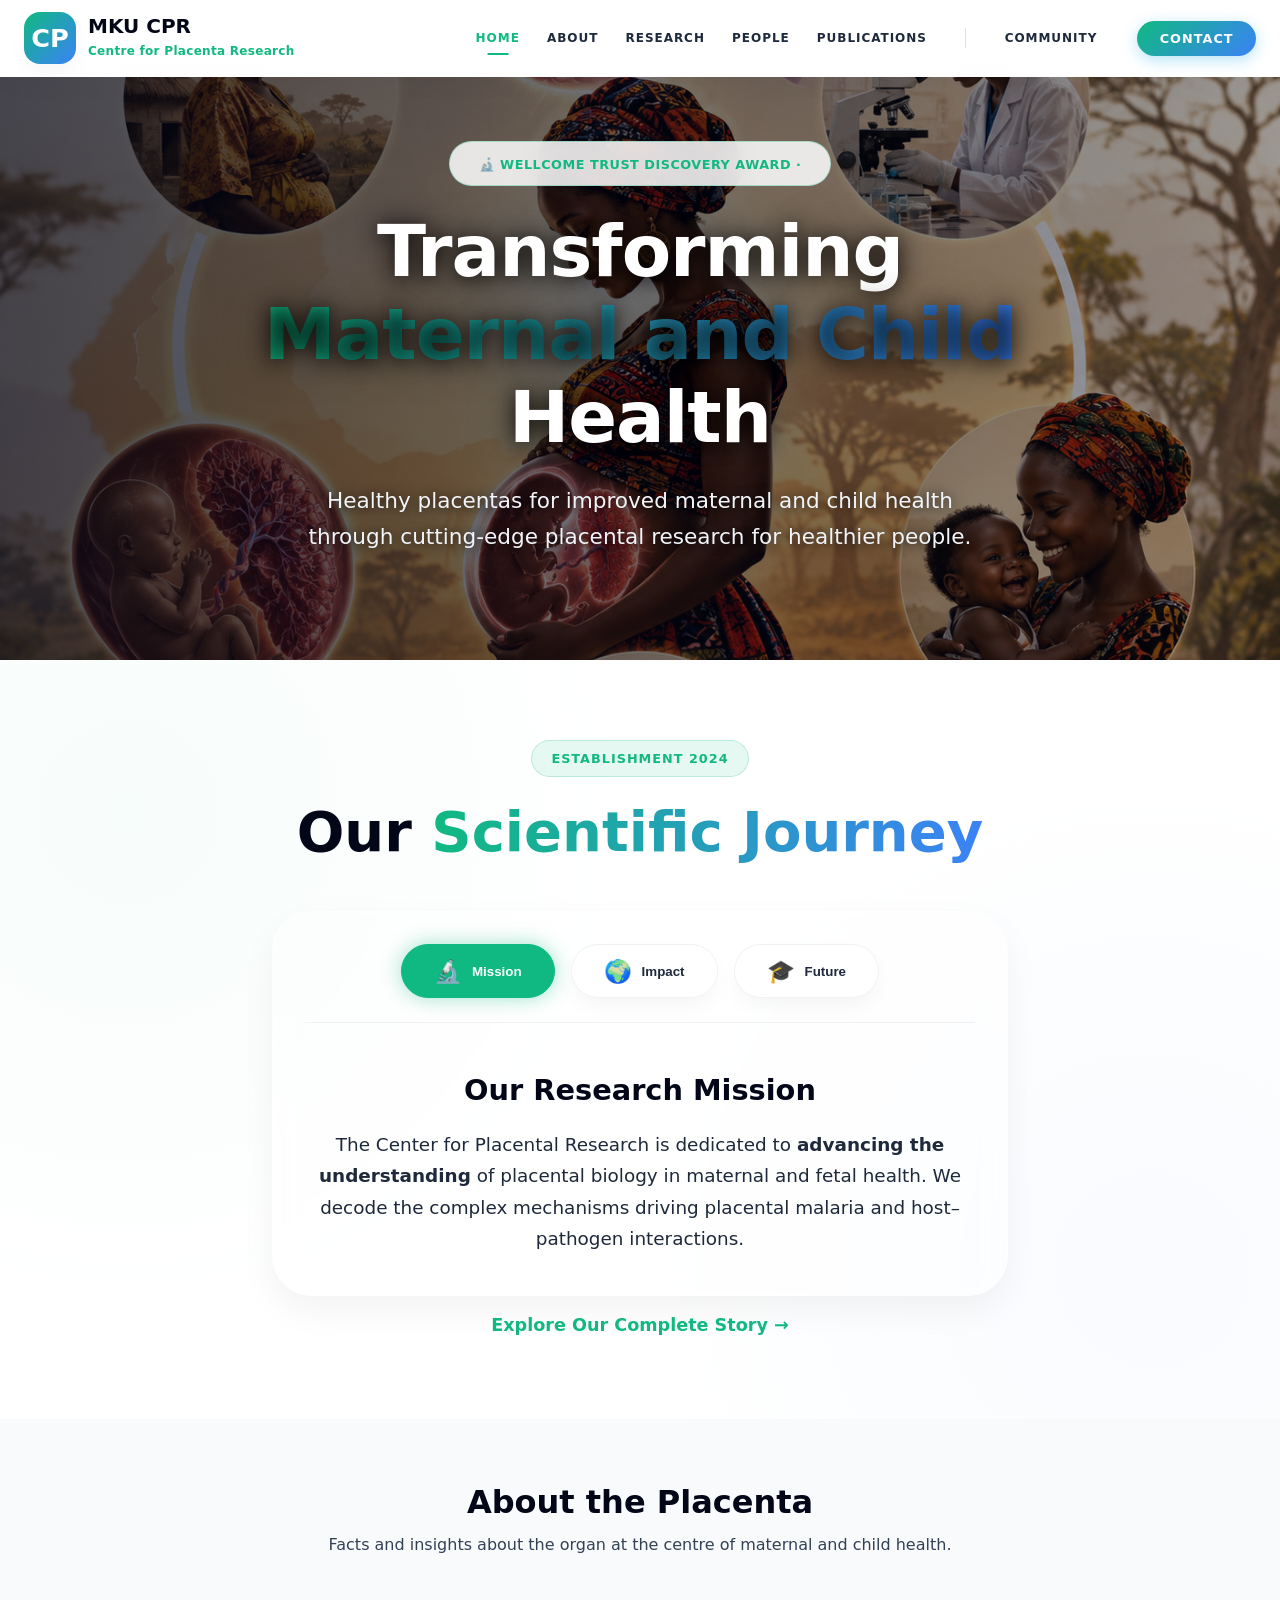
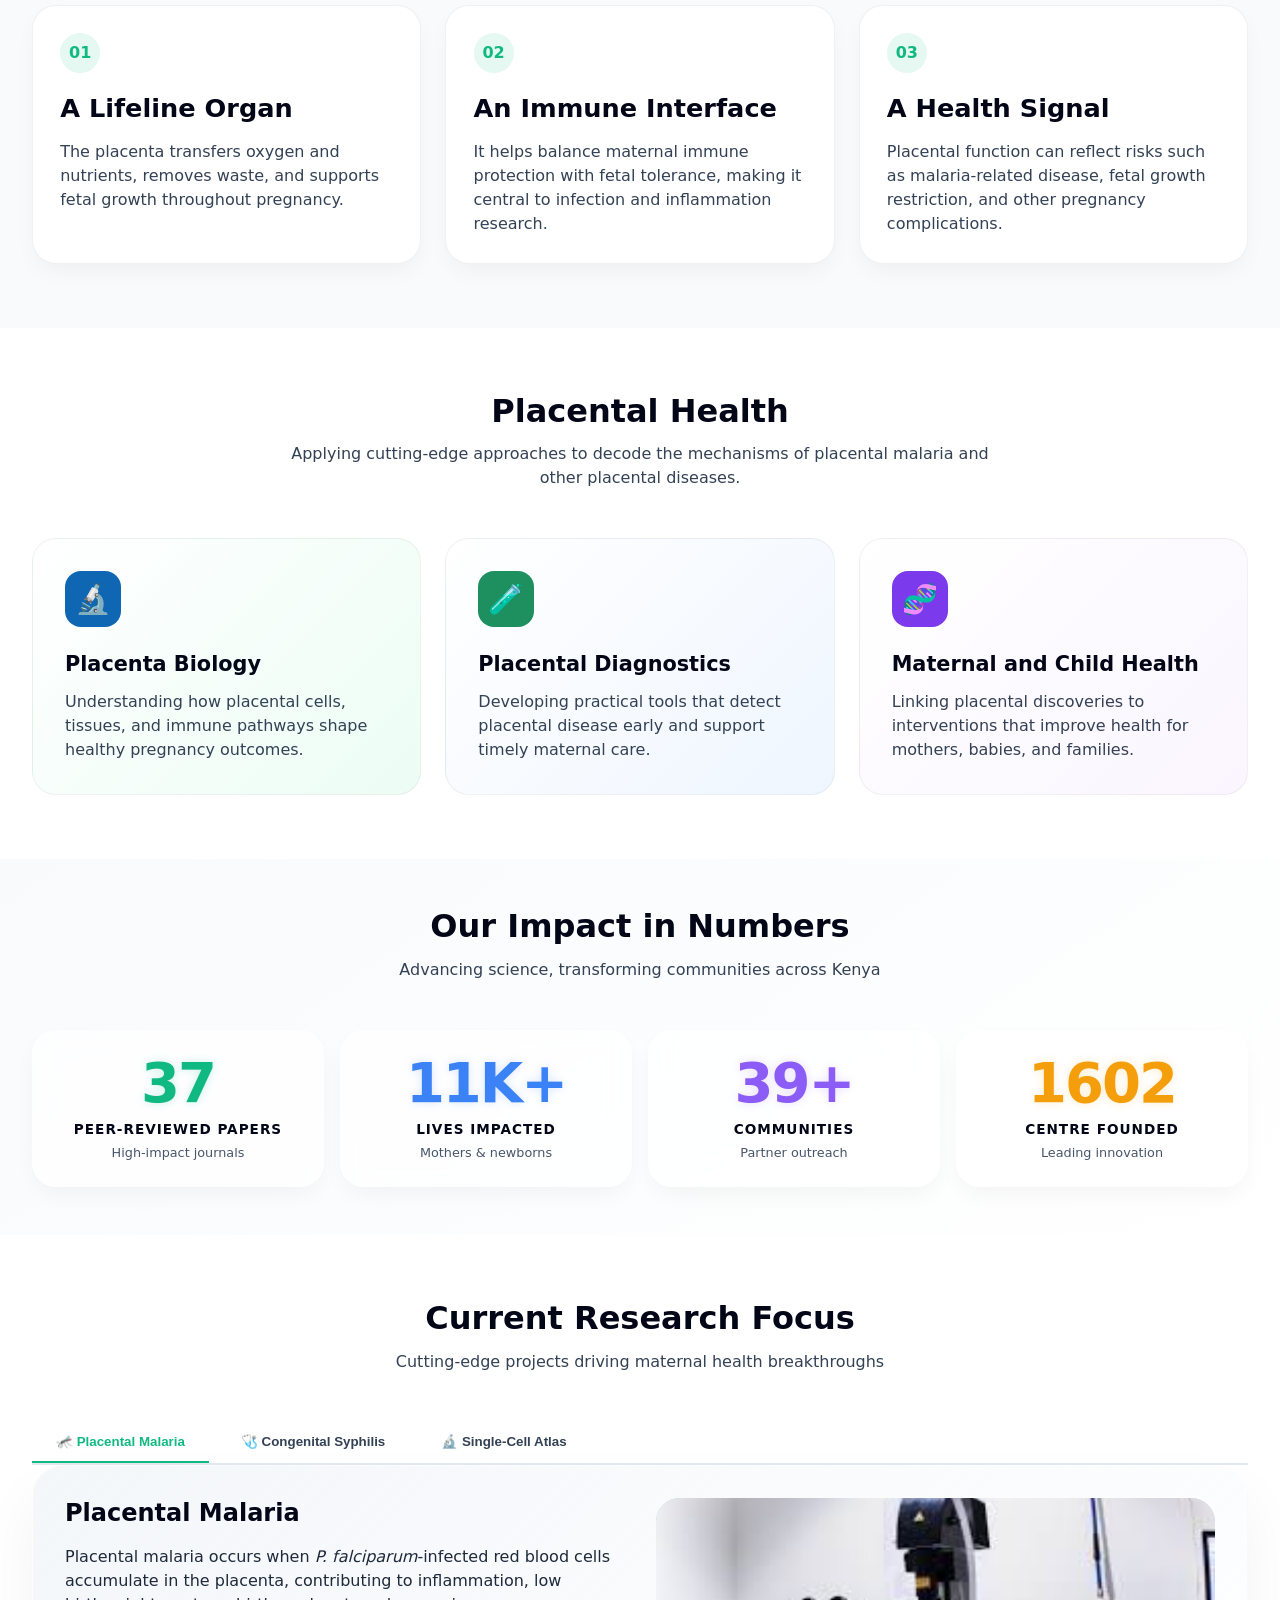
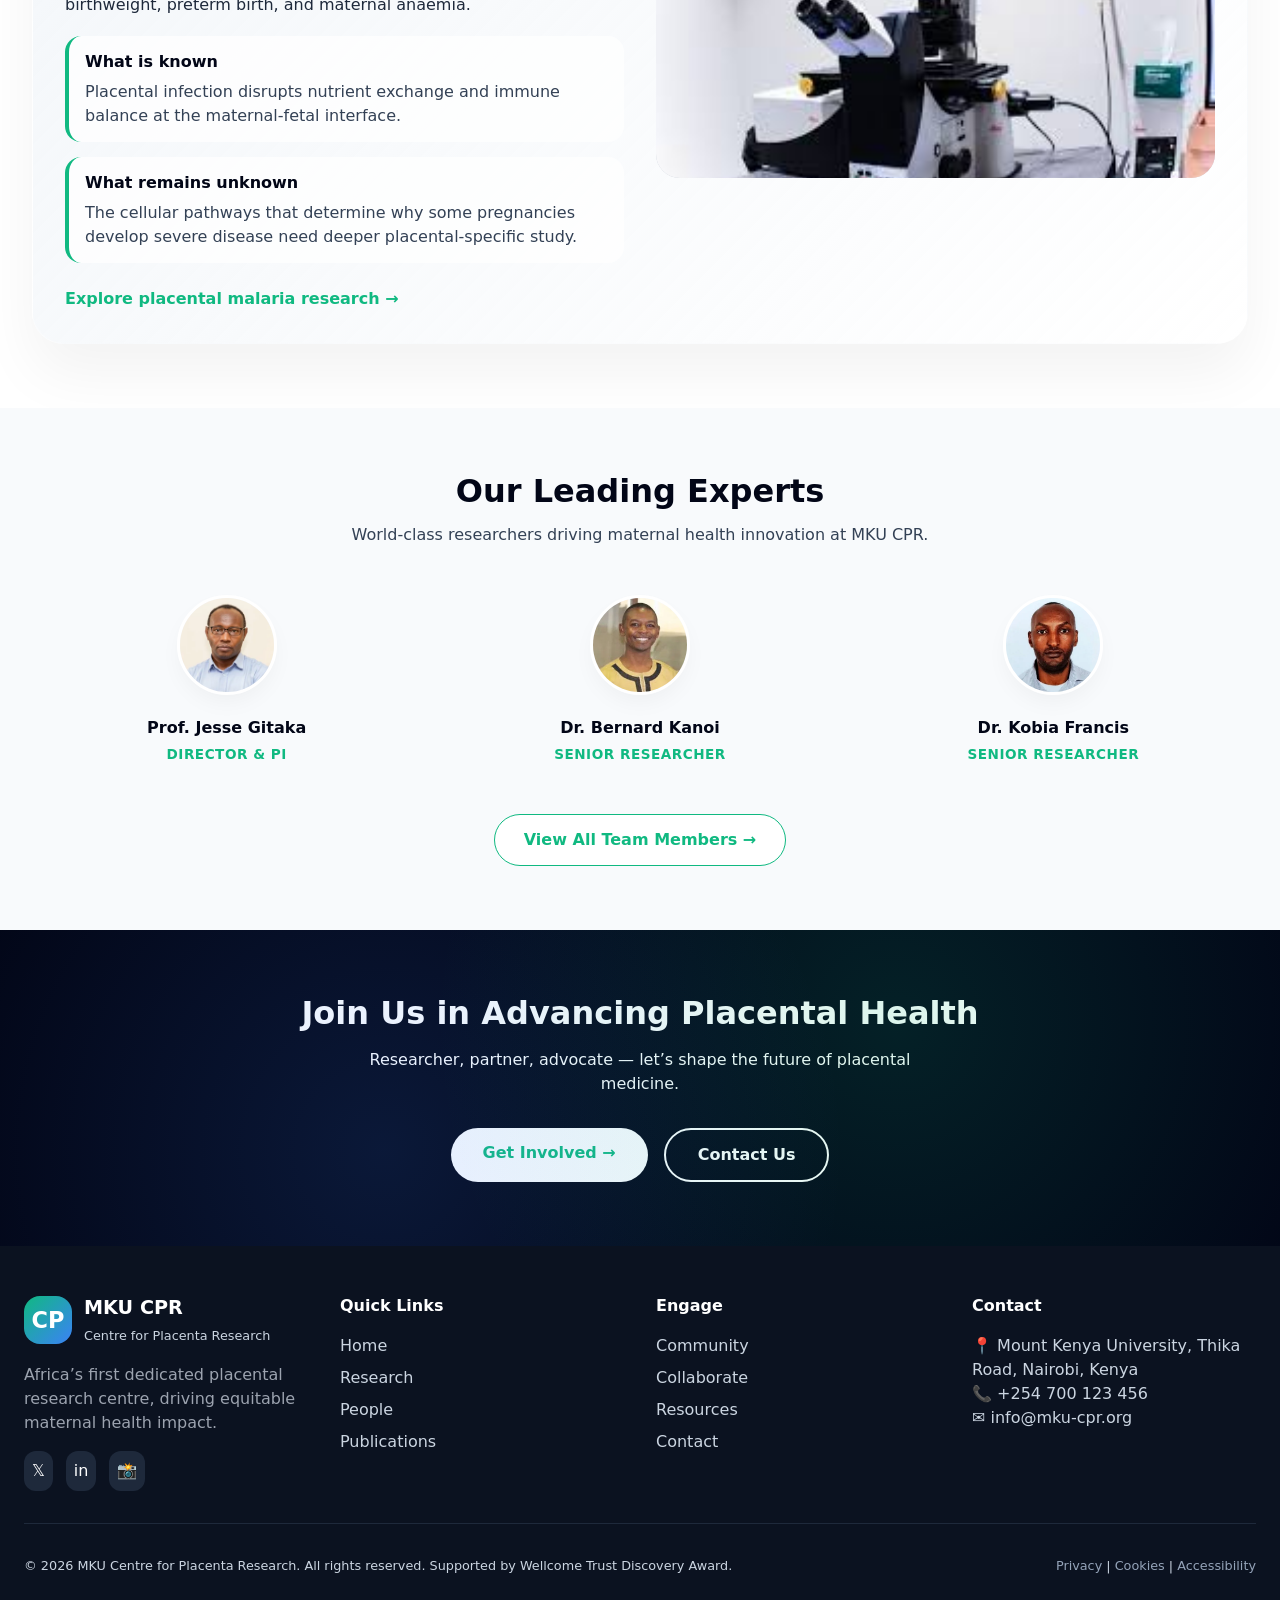
==== commit 1dc72431: "Updated website files and added new background images" ====
--- a/index.html
+++ b/index.html
@@ -71,11 +71,10 @@
           <div class="hero-badge">
             <span>🔬 Wellcome Trust Discovery Award · </span>
           </div>
-          <h1 class="hero-title">Transforming <span class="gradient-text">Maternal & Newborn</span><br> Health Through
-            Research</h1>
+          <h1 class="hero-title">Transforming <span class="gradient-text">Maternal and Child</span><br> Health</h1>
           <p class="hero-description">
-            Unravelling placental malaria, congenital syphilis, and building Africa’s first single‑cell placenta atlas
-            to save mothers and babies.
+            Healthy placentas for improved maternal and child health through cutting-edge placental research for
+            healthier people.
           </p>
 
         </div>
@@ -131,29 +130,59 @@
       </div>
     </section>
 
+    <!-- About the Placenta section -->
+    <section class="placenta-facts-section" id="about-placenta">
+      <div class="container">
+        <div class="section-header">
+          <h2>About the Placenta</h2>
+          <p>Facts and insights about the organ at the centre of maternal and child health.</p>
+        </div>
+        <div class="placenta-facts-grid">
+          <div class="placenta-fact-card">
+            <span>01</span>
+            <h3>A Lifeline Organ</h3>
+            <p>The placenta transfers oxygen and nutrients, removes waste, and supports fetal growth throughout
+              pregnancy.</p>
+          </div>
+          <div class="placenta-fact-card">
+            <span>02</span>
+            <h3>An Immune Interface</h3>
+            <p>It helps balance maternal immune protection with fetal tolerance, making it central to infection and
+              inflammation research.</p>
+          </div>
+          <div class="placenta-fact-card">
+            <span>03</span>
+            <h3>A Health Signal</h3>
+            <p>Placental function can reflect risks such as malaria-related disease, fetal growth restriction, and other
+              pregnancy complications.</p>
+          </div>
+        </div>
+      </div>
+    </section>
+
     <!-- three core research pillars -->
     <section class="pillars-section">
       <div class="container">
         <div class="section-header">
-          <h2>Transforming Maternal Health</h2>
-          <p>Innovative solutions for the most critical challenges in maternal–fetal medicine.</p>
+          <h2>Placental Health</h2>
+          <p>Applying cutting-edge approaches to decode the mechanisms of placental malaria and other placental
+            diseases.</p>
         </div>
         <div class="pillars-grid">
           <div class="pillar-card card-malaria">
             <div class="pillar-icon icon-malaria">🔬</div>
-            <h3>Placental Malaria</h3>
-            <p>Histopathology & single-cell analysis to decipher immune evasion and molecular mechanisms.</p>
+            <h3>Placenta Biology</h3>
+            <p>Understanding how placental cells, tissues, and immune pathways shape healthy pregnancy outcomes.</p>
           </div>
           <div class="pillar-card card-diagnostics">
             <div class="pillar-icon icon-diagnostics">🧪</div>
-            <h3>Point-of-Care Diagnostics</h3>
-            <p>CRISPR-based assays & lab-on-chip platforms for low-resource settings — rapid, affordable,
-              high-sensitivity.</p>
+            <h3>Placental Diagnostics</h3>
+            <p>Developing practical tools that detect placental disease early and support timely maternal care.</p>
           </div>
           <div class="pillar-card card-genomic">
             <div class="pillar-icon icon-genomic">🧬</div>
-            <h3>Genomic Surveillance</h3>
-            <p>Next-generation sequencing to unravel drug resistance & drive targeted interventions.</p>
+            <h3>Maternal and Child Health</h3>
+            <p>Linking placental discoveries to interventions that improve health for mothers, babies, and families.</p>
           </div>
         </div>
       </div>
@@ -209,14 +238,22 @@
             <div class="tab-panel-inner panel-malaria">
               <div class="panel-text">
                 <h3>Placental Malaria</h3>
-                <p>Mapping infection at cellular resolution — single‑cell transcriptomics reveal how <em>P.
-                    falciparum</em> sequesters in placenta, driving preterm birth & low birthweight.</p>
-                <div class="panel-tags">
-                  <span>🔬 Single‑cell RNAseq</span>
-                  <span>🧬 Biomarker discovery</span>
-                  <span>💊 Novel therapeutic targets</span>
+                <p>Placental malaria occurs when <em>P. falciparum</em>-infected red blood cells accumulate in the
+                  placenta, contributing to inflammation, low birthweight, preterm birth, and maternal anaemia.</p>
+                <div class="insight-list">
+                  <div>
+                    <strong>What is known</strong>
+                    <p>Placental infection disrupts nutrient exchange and immune balance at the maternal-fetal
+                      interface.</p>
+                  </div>
+                  <div>
+                    <strong>What remains unknown</strong>
+                    <p>The cellular pathways that determine why some pregnancies develop severe disease need deeper
+                      placental-specific study.</p>
+                  </div>
                 </div>
-                <a href="research.html" class="panel-link link-primary">Explore malaria research →</a>
+                <a href="research.html#placental-malaria" class="panel-link link-primary">Explore placental malaria
+                  research →</a>
               </div>
               <div class="panel-visual visual-malaria">
                 <img src="images/advanced-microscope.jpg" alt="Advanced Microscopy" class="pillar-img">
@@ -227,12 +264,13 @@
             <div class="tab-panel-inner panel-syphilis">
               <div class="panel-text">
                 <h3>Congenital Syphilis</h3>
-                <p>Rapid, field-deployable point-of-care tests using CRISPR/Cas technology and smartphone integration
-                  for early case detection in remote areas.</p>
+                <p>Congenital syphilis research is framed through the placenta because maternal infection can cross the
+                  placental barrier and affect fetal development. Our diagnostics focus on earlier detection and
+                  treatment during pregnancy.</p>
                 <div class="panel-tags">
-                  <span>📱 Digital health</span>
-                  <span>⚡ 20-min results</span>
-                  <span>🏥 Community screening</span>
+                  <span>Placental transmission</span>
+                  <span>Early pregnancy detection</span>
+                  <span>Clinic-ready diagnostics</span>
                 </div>
                 <a href="research.html" class="panel-link link-secondary">Learn about diagnostics →</a>
               </div>
@@ -244,14 +282,14 @@
           <div id="singlecell" class="tab-panel">
             <div class="tab-panel-inner panel-singlecell">
               <div class="panel-text">
+                <div class="coming-soon-label">Coming Soon</div>
                 <h3>Single Cell Atlas of Sub‑Saharan Placenta</h3>
-                <p>First high-resolution atlas of healthy and diseased placenta from African cohorts, revealing cellular
-                  interactions, immune dysfunction, and novel pregnancy complications pathways.</p>
+                <p>This future resource will profile healthy and diseased placentas from African cohorts. Until the
+                  atlas is available, this area is marked as coming soon rather than linking to a placeholder.</p>
                 <div class="panel-tags">
-                  <span>📊 Spatial transcriptomics</span>
-                  <span>🧬 Open-access resource</span>
+                  <span>Placental cell biology</span>
+                  <span>African cohort resource</span>
                 </div>
-                <a href="#" class="panel-link link-tertiary">Explore atlas →</a>
               </div>
               <div class="panel-visual visual-singlecell">
                 <img src="images/cellular-landscapes.jpg" alt="Cellular landscapes" class="pillar-img">
@@ -278,12 +316,12 @@
           <div class="home-team-card">
             <img src="people/Bernard-N.-Kanoi-PhD.webp" alt="Dr. Bernard Kanoi">
             <h4>Dr. Bernard Kanoi</h4>
-            <span>Molecular Biologist</span>
+            <span>Senior Researcher</span>
           </div>
           <div class="home-team-card">
             <img src="people/Dr-Kobia-Francis.webp" alt="Dr. Kobia Francis">
             <h4>Dr. Kobia Francis</h4>
-            <span>Placental Pathologist</span>
+            <span>Senior Researcher</span>
           </div>
 
 
@@ -297,7 +335,7 @@
     <!-- CTA: Join us -->
     <section class="cta-section">
       <div class="container text-center">
-        <h2>Join Us in Transforming Maternal Health</h2>
+        <h2>Join Us in Advancing Placental Health</h2>
         <p>Researcher, partner, advocate — let’s shape the future of placental medicine.</p>
         <div class="cta-buttons">
           <a href="community.html" class="cta-btn-primary">Get Involved →</a>
@@ -364,4 +402,4 @@
   </footer>
 </body>
 
-</html>+</html>
--- a/styles/index.css
+++ b/styles/index.css
@@ -408,7 +408,9 @@
 .hero-bg-image {
   position: absolute;
   inset: 0;
-  background-image: url('../images/index-background-image.jpg');
+  background-image:
+    linear-gradient(90deg, rgba(2, 6, 23, 0.72), rgba(2, 6, 23, 0.38)),
+    url('../images/index-background.png');
   background-size: cover;
   background-position: center center;
   background-repeat: no-repeat;
@@ -579,6 +581,47 @@
   color: #334155;
 }
 
+/* Placenta facts */
+.placenta-facts-section {
+  padding: 4rem 0;
+  background: #f8fafc;
+}
+
+.placenta-facts-grid {
+  display: grid;
+  grid-template-columns: repeat(auto-fit, minmax(240px, 1fr));
+  gap: 1.5rem;
+}
+
+.placenta-fact-card {
+  background: white;
+  border: 1px solid rgba(15, 23, 42, 0.06);
+  border-radius: 1.5rem;
+  padding: 1.7rem;
+  box-shadow: var(--shadow-sm);
+}
+
+.placenta-fact-card span {
+  display: inline-flex;
+  width: 40px;
+  height: 40px;
+  align-items: center;
+  justify-content: center;
+  border-radius: 50%;
+  background: rgba(16, 185, 129, 0.1);
+  color: var(--accent-primary);
+  font-weight: 800;
+  margin-bottom: 1rem;
+}
+
+.placenta-fact-card h3 {
+  margin-bottom: 0.75rem;
+}
+
+.placenta-fact-card p {
+  color: var(--ink-600);
+}
+
 /* Stats section */
 .stats-section {
   padding: 3rem 0;
@@ -687,6 +730,42 @@
   padding: 0.3rem 1rem;
   border-radius: 30px;
   font-size: 0.9rem;
+}
+
+.insight-list {
+  display: grid;
+  gap: 0.9rem;
+  margin-top: 1.2rem;
+}
+
+.insight-list div {
+  background: rgba(255, 255, 255, 0.76);
+  border-left: 4px solid var(--accent-primary);
+  border-radius: 1rem;
+  padding: 0.9rem 1rem;
+}
+
+.insight-list strong {
+  color: var(--ink-900);
+}
+
+.insight-list p {
+  margin: 0.35rem 0 0;
+  color: var(--ink-600);
+}
+
+.coming-soon-label {
+  display: inline-block;
+  background: rgba(139, 92, 246, 0.12);
+  color: var(--accent-tertiary);
+  border: 1px solid rgba(139, 92, 246, 0.2);
+  border-radius: 999px;
+  padding: 0.35rem 0.9rem;
+  font-size: 0.75rem;
+  font-weight: 800;
+  text-transform: uppercase;
+  letter-spacing: 0.08em;
+  margin-bottom: 1rem;
 }
 
 .panel-link {
@@ -1424,6 +1503,7 @@
   }
 
   .pillars-section,
+  .placenta-facts-section,
   .stats-section,
   .tabs-section,
   .home-team-section,
@@ -1638,4 +1718,4 @@
     justify-content: center;
     padding: 0.8rem 1.5rem;
   }
-}+}
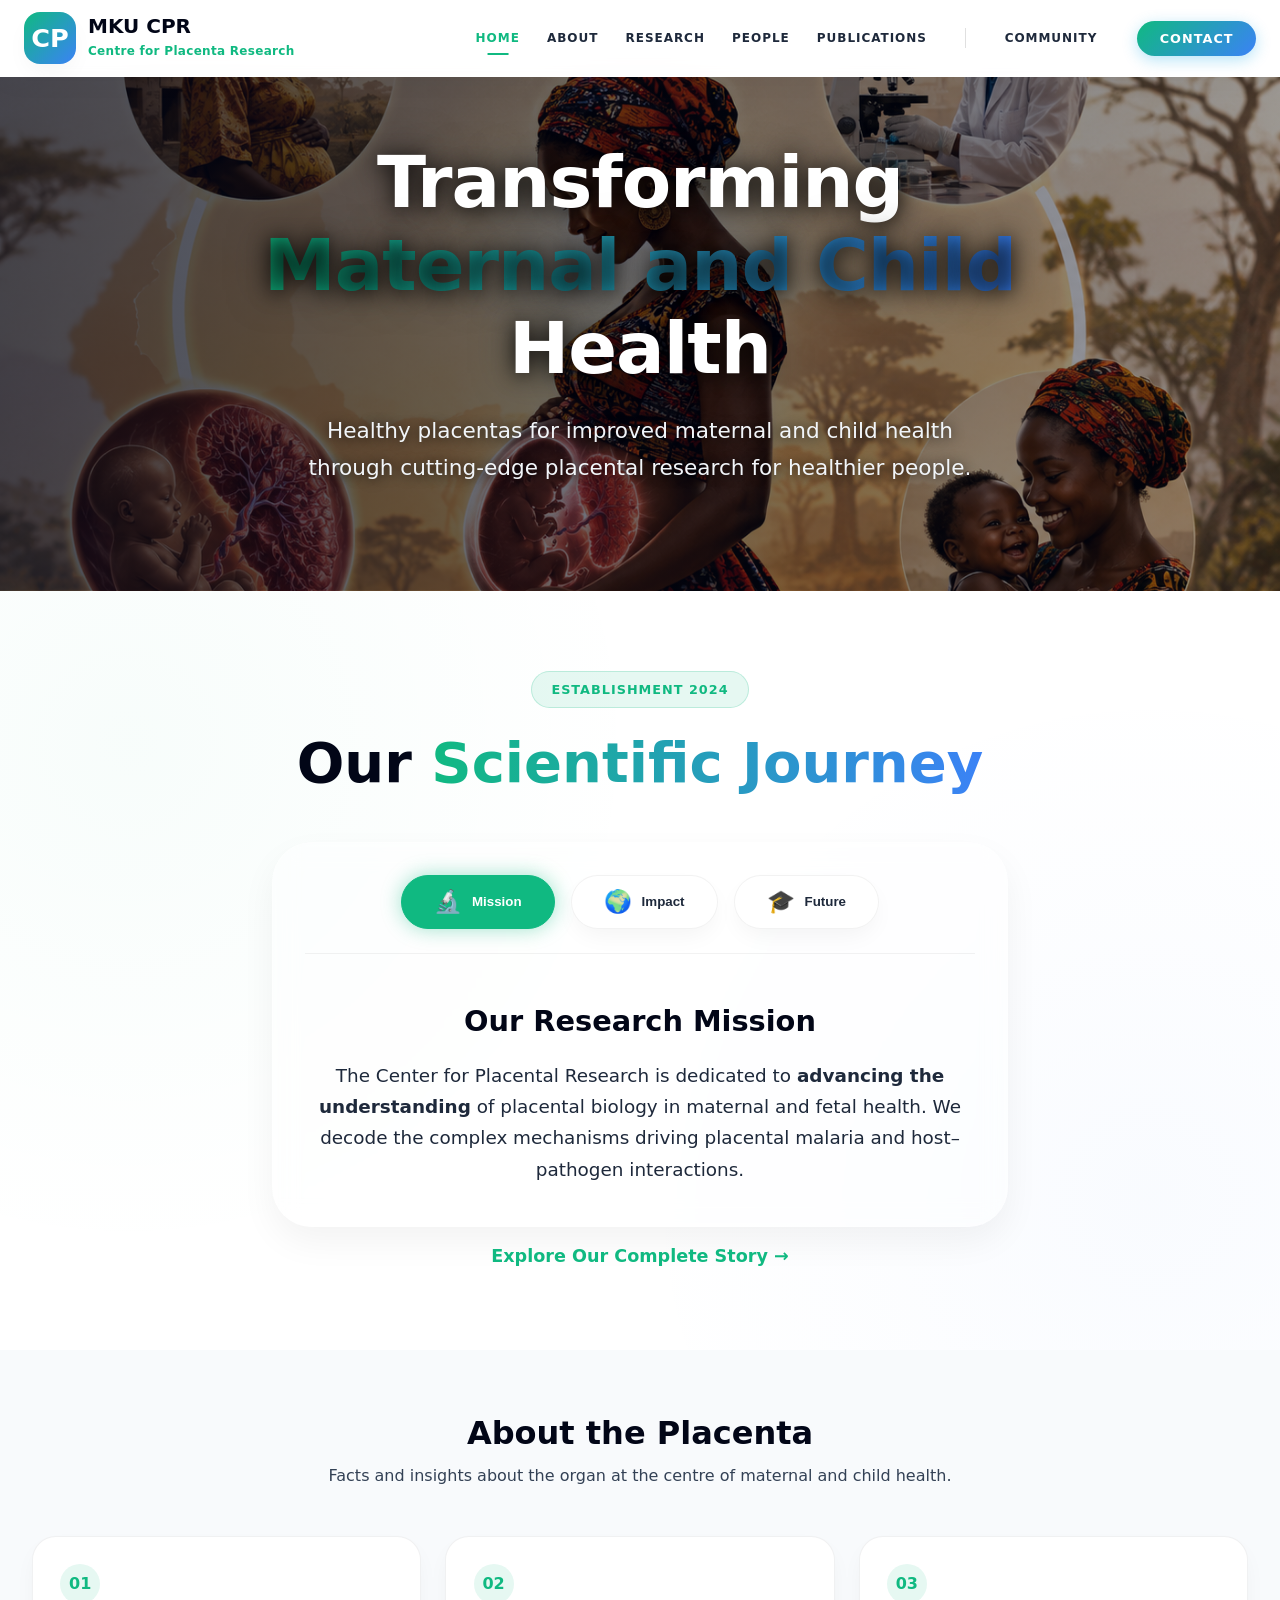
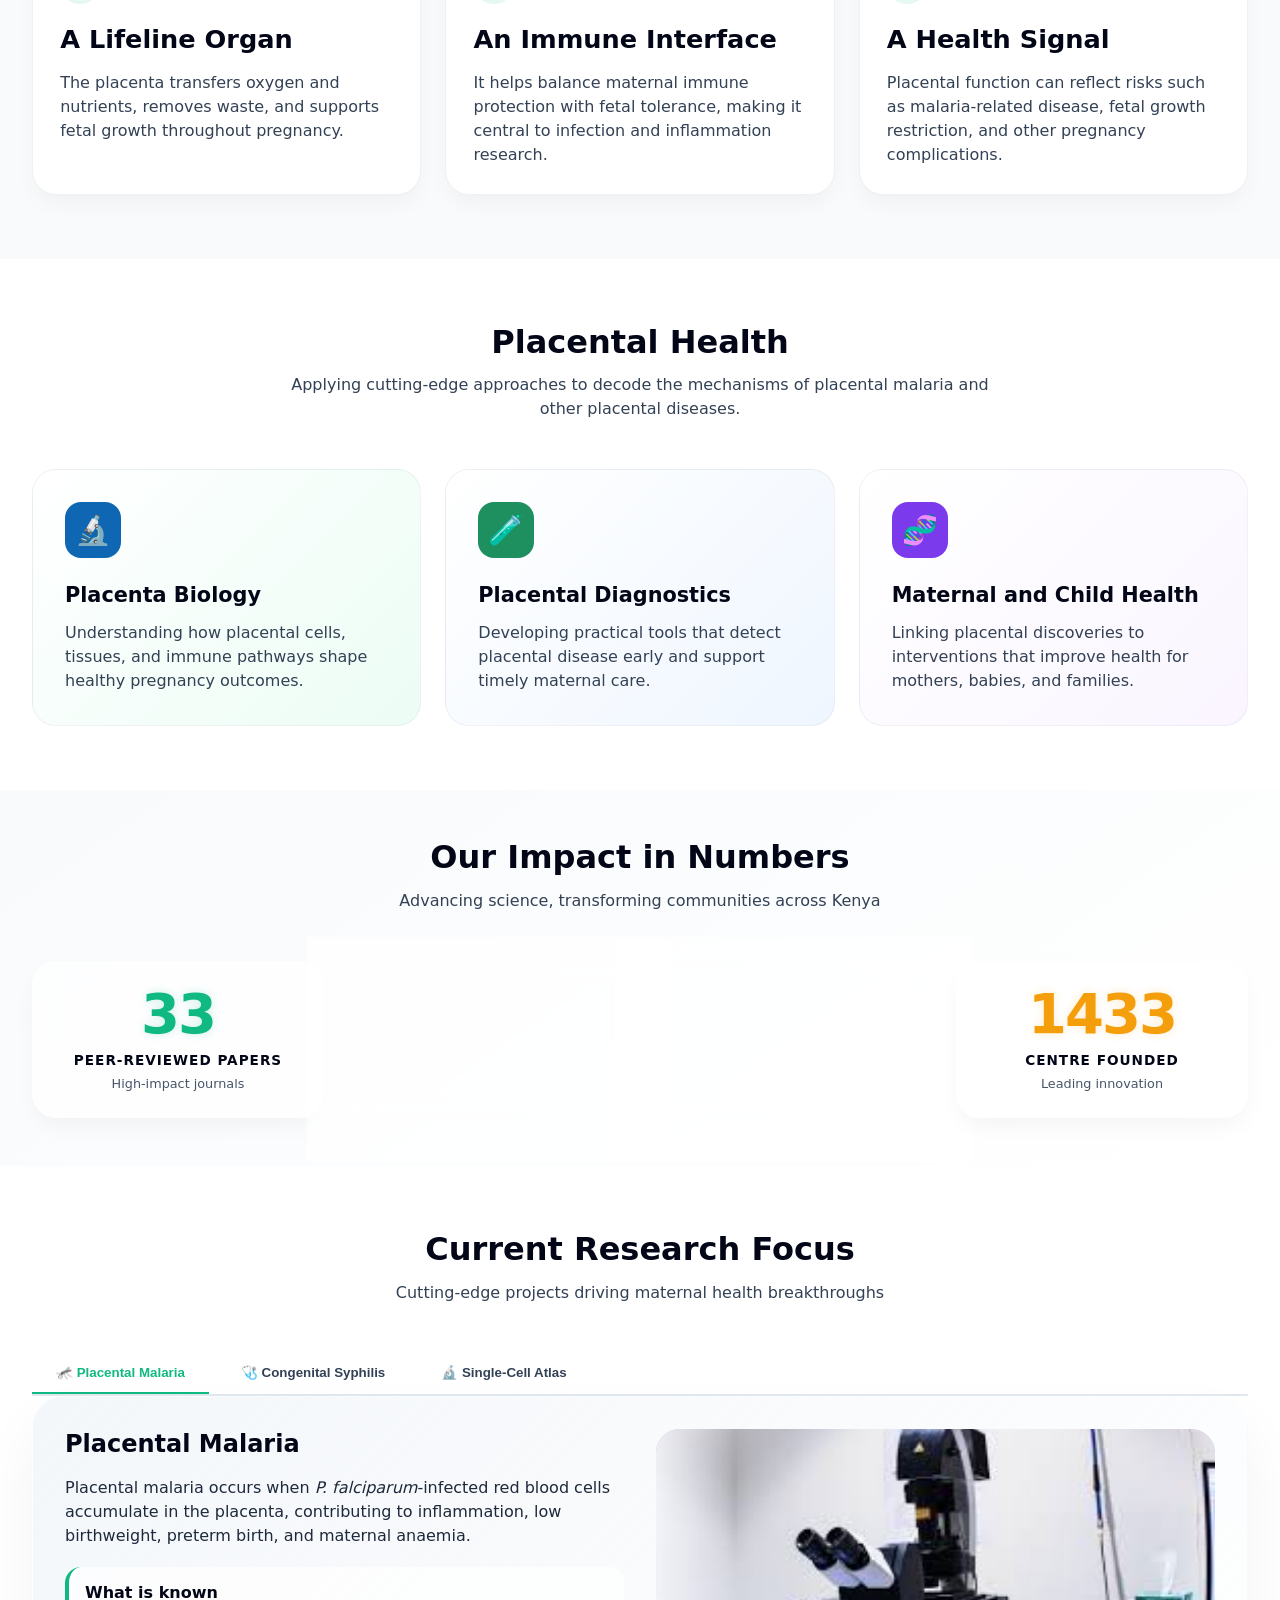
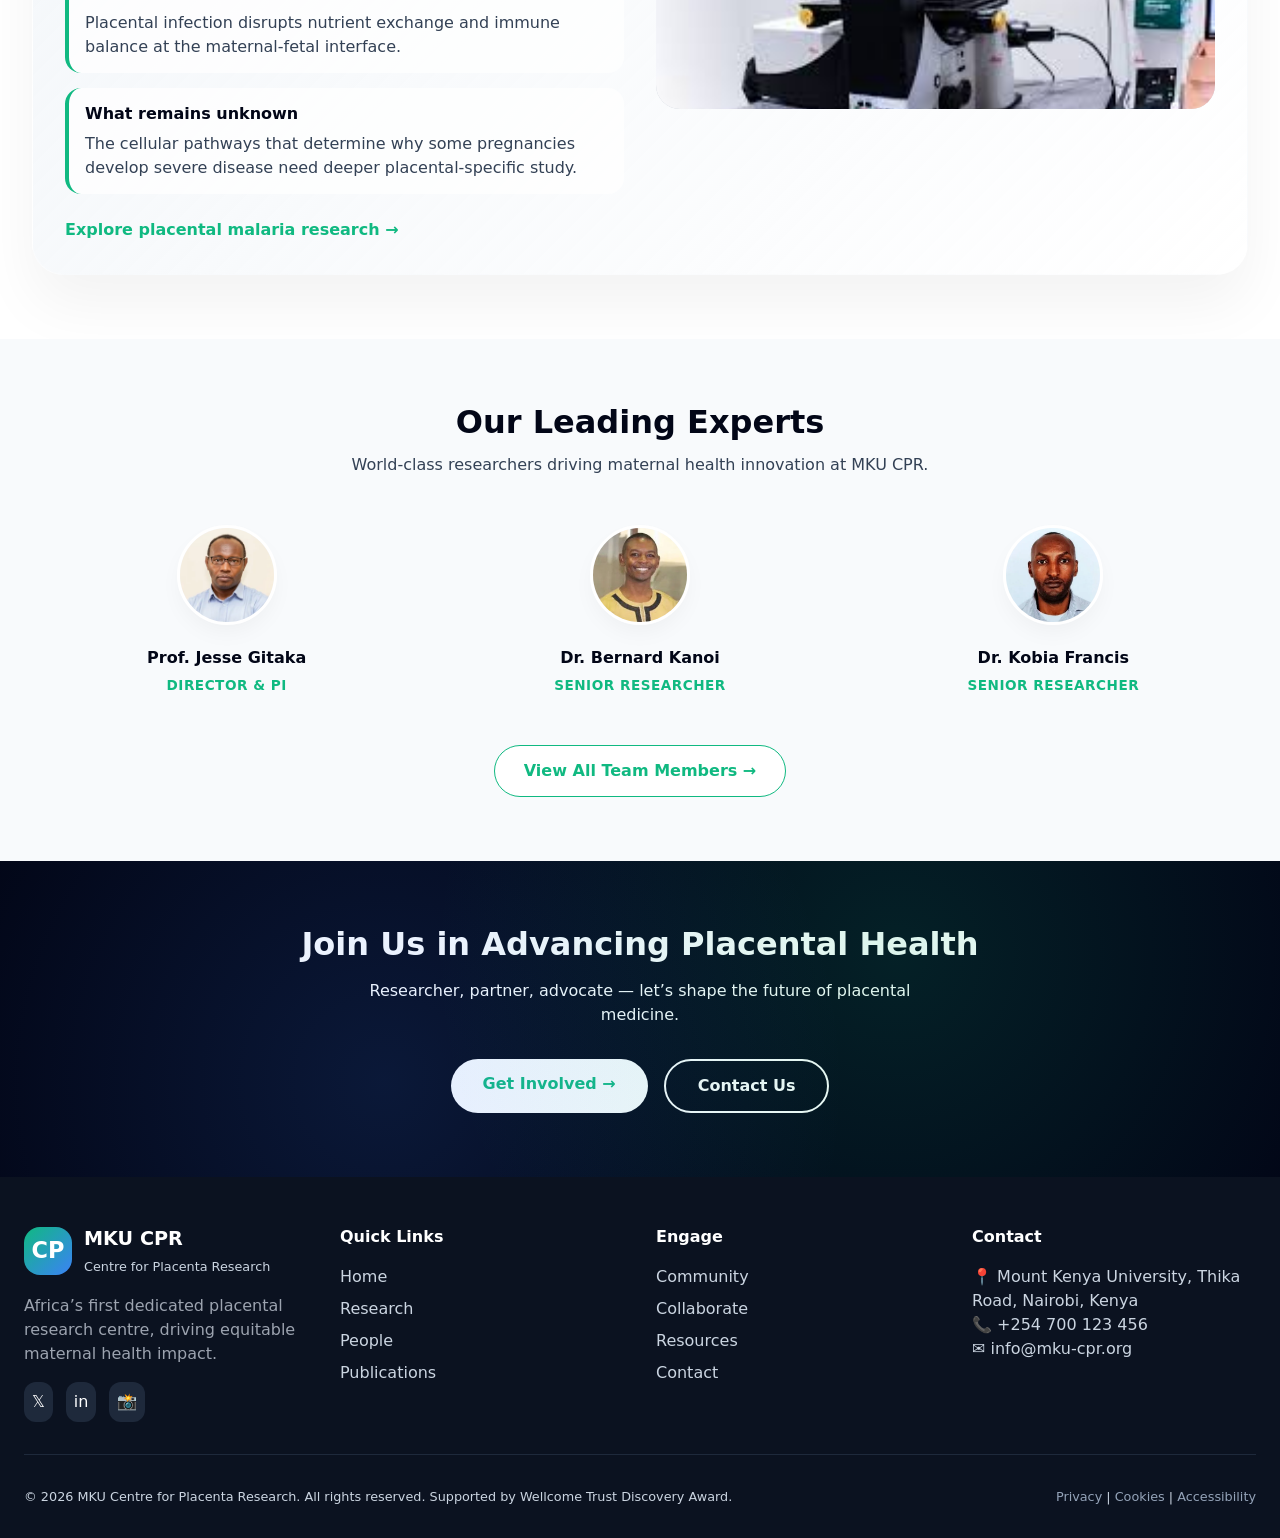
==== commit c7e22a95: "Update index.html" ====
--- a/index.html
+++ b/index.html
@@ -68,9 +68,7 @@
       <div class="hero-overlay"></div>
       <div class="container hero-container">
         <div class="hero-content text-center">
-          <div class="hero-badge">
-            <span>🔬 Wellcome Trust Discovery Award · </span>
-          </div>
+         
           <h1 class="hero-title">Transforming <span class="gradient-text">Maternal and Child</span><br> Health</h1>
           <p class="hero-description">
             Healthy placentas for improved maternal and child health through cutting-edge placental research for
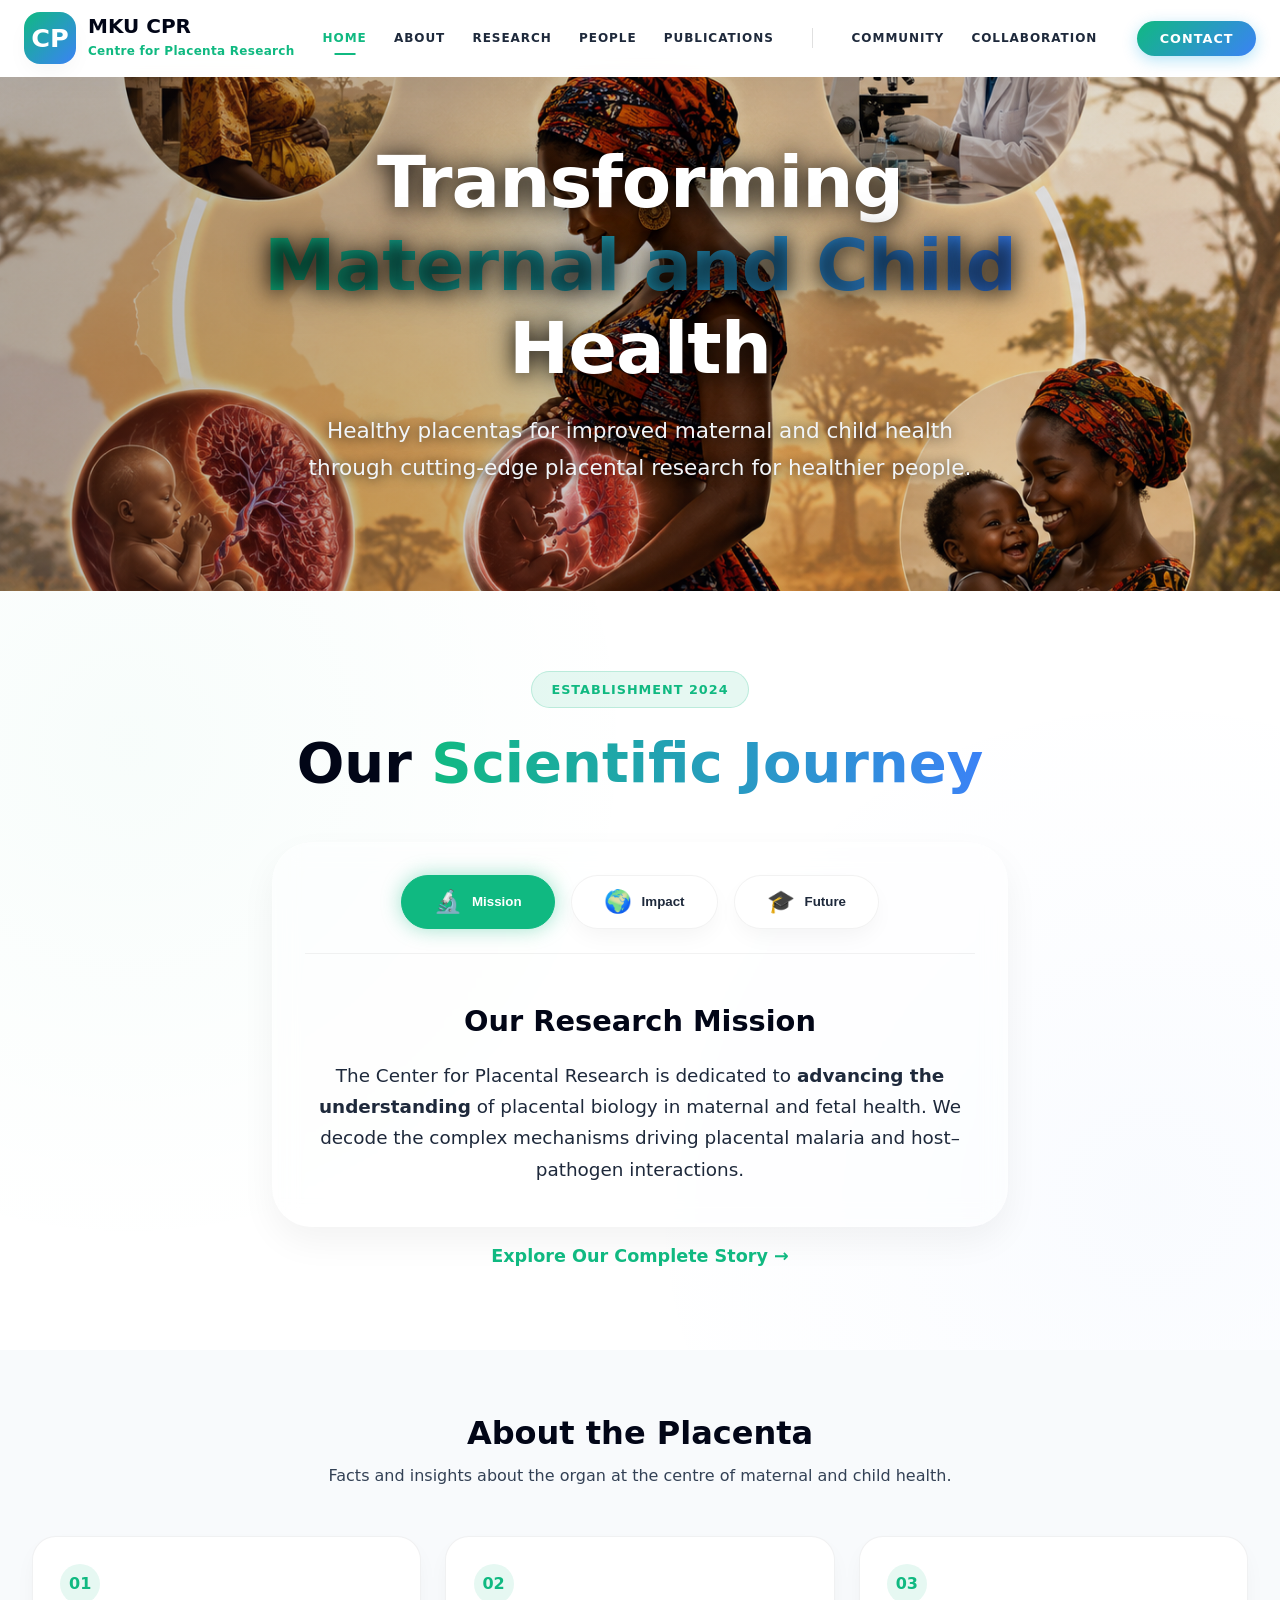
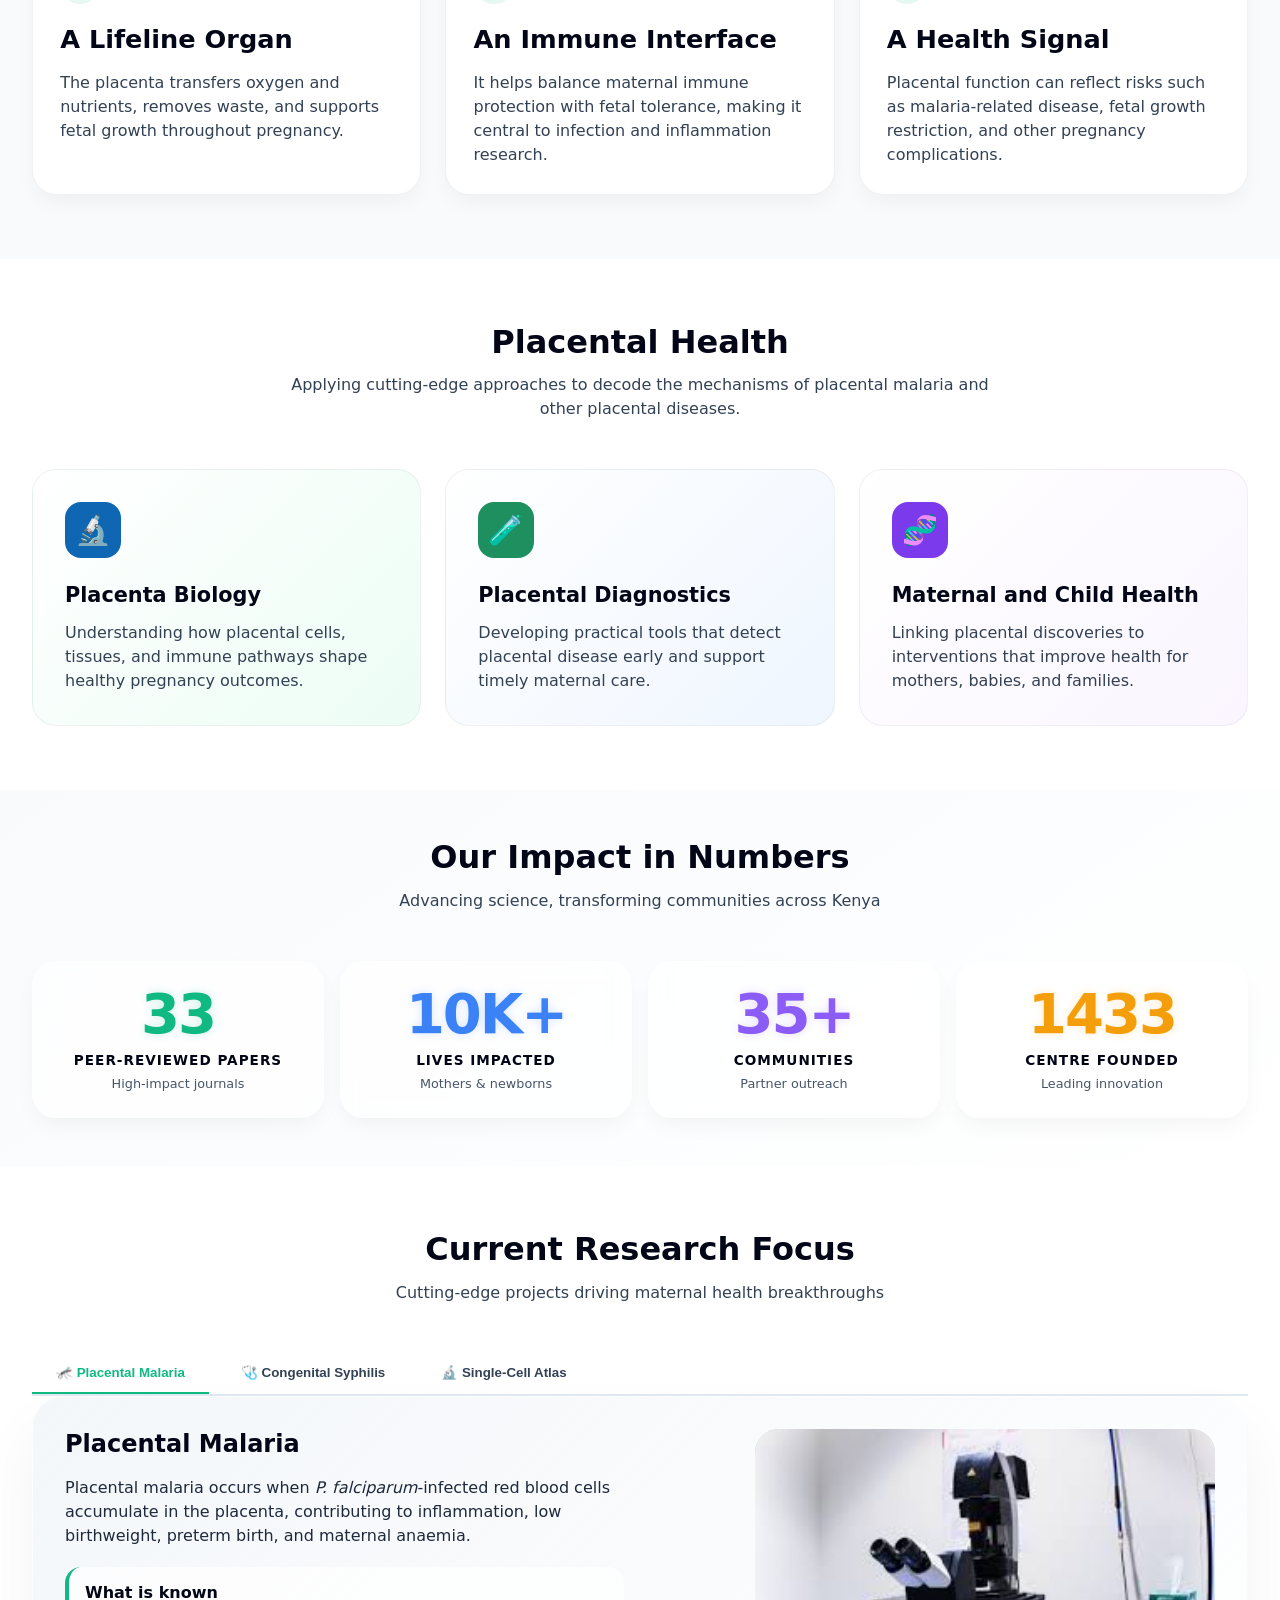
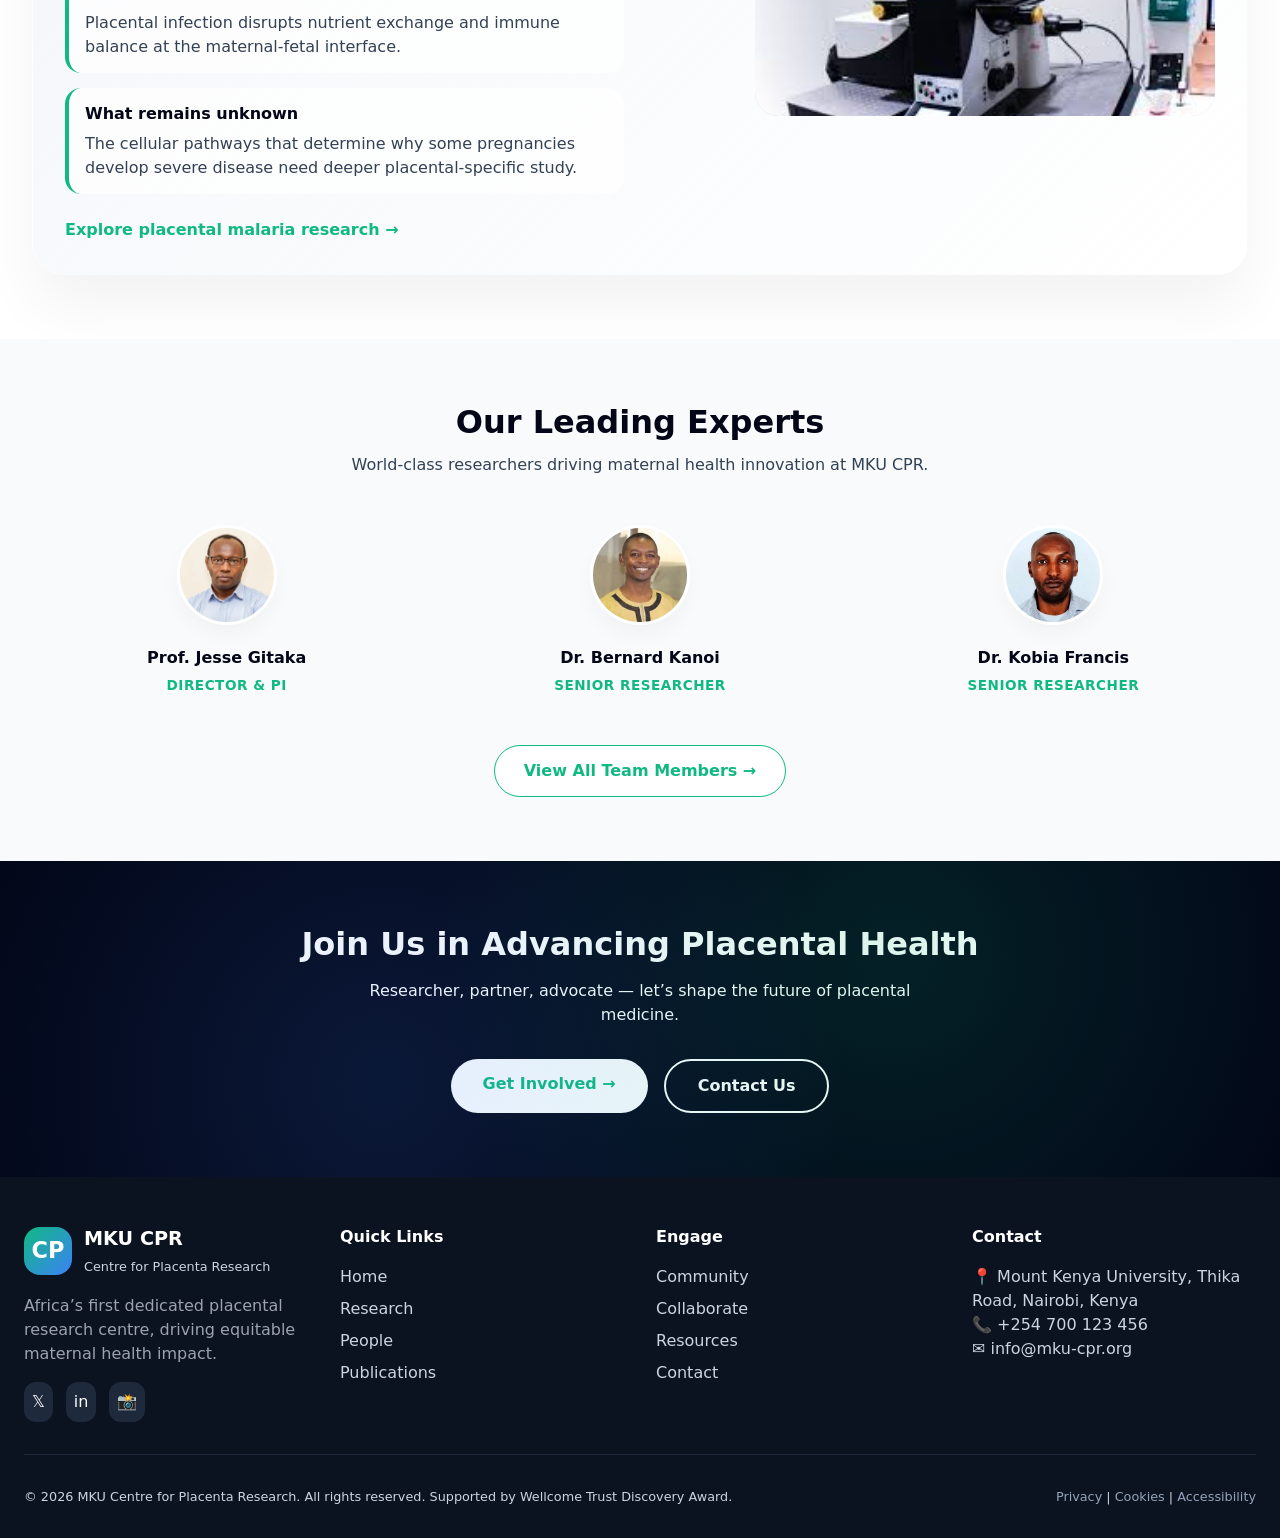
==== commit 8b0a7940: "Add remaining website updates" ====
--- a/index.html
+++ b/index.html
@@ -38,8 +38,8 @@
           </li>
           <li class="nav-separator" aria-hidden="true"></li>
           <li class="nav-group-hub">
-
             <a href="community.html">Community</a>
+            <a href="Collaboration.html">Collaboration</a>
           </li>
           <li class="nav-action">
             <a href="contact.html" class="contact-btn">Contact</a>
@@ -53,9 +53,9 @@
       <a href="about.html">About</a>
       <a href="research.html">Research</a>
       <a href="people.html">People</a>
-
       <a href="publication.html">Publications</a>
       <a href="community.html">Community</a>
+      <a href="Collaboration.html">Collaboration</a>
       <a href="contact.html">Contact</a>
     </div>
   </header>
--- a/styles/index.css
+++ b/styles/index.css
@@ -399,7 +399,7 @@
   position: relative;
   overflow: hidden;
   padding: 4rem 0 4rem;
-  min-height: 40vh;
+  min-height: clamp(360px, 42vh, 520px);
   display: flex;
   align-items: center;
   background: #f8fafc;
@@ -409,7 +409,7 @@
   position: absolute;
   inset: 0;
   background-image:
-    linear-gradient(90deg, rgba(2, 6, 23, 0.72), rgba(2, 6, 23, 0.38)),
+    linear-gradient(90deg, rgba(2, 6, 23, 0.28), rgba(2, 6, 23, 0.08)),
     url('../images/index-background.png');
   background-size: cover;
   background-position: center center;
@@ -789,14 +789,16 @@
 
 .panel-visual {
   border-radius: 1.5rem;
-  height: 280px;
+  width: min(100%, 460px);
+  aspect-ratio: 16 / 10;
+  height: auto;
   display: flex;
   align-items: center;
   justify-content: center;
   overflow: hidden;
   position: relative;
   box-shadow: inset 0 0 40px rgba(0, 0, 0, 0.1);
-  min-height: 200px;
+  justify-self: end;
 }
 
 .pillar-img {
@@ -1396,8 +1398,10 @@
   }
 
   .panel-visual {
-    height: 220px;
+    width: 100%;
+    aspect-ratio: 16 / 9;
     min-height: 180px;
+    justify-self: stretch;
   }
 
   .pillars-grid {
@@ -1475,6 +1479,10 @@
   .hero-section {
     padding: 5rem 0 6rem;
     min-height: auto;
+  }
+
+  .hero-bg-image {
+    background-position: center top;
   }
 
   .hero-badge {
@@ -1635,7 +1643,8 @@
   }
 
   .panel-visual {
-    height: 200px;
+    width: 100%;
+    aspect-ratio: 4 / 3;
     min-height: 160px;
   }
 
@@ -1691,6 +1700,12 @@
 
   .hero-section {
     padding: 4rem 0 5rem;
+    min-height: 62vh;
+  }
+
+  .hero-bg-image {
+    background-size: cover;
+    background-position: center top;
   }
 
   .hero-badge {
